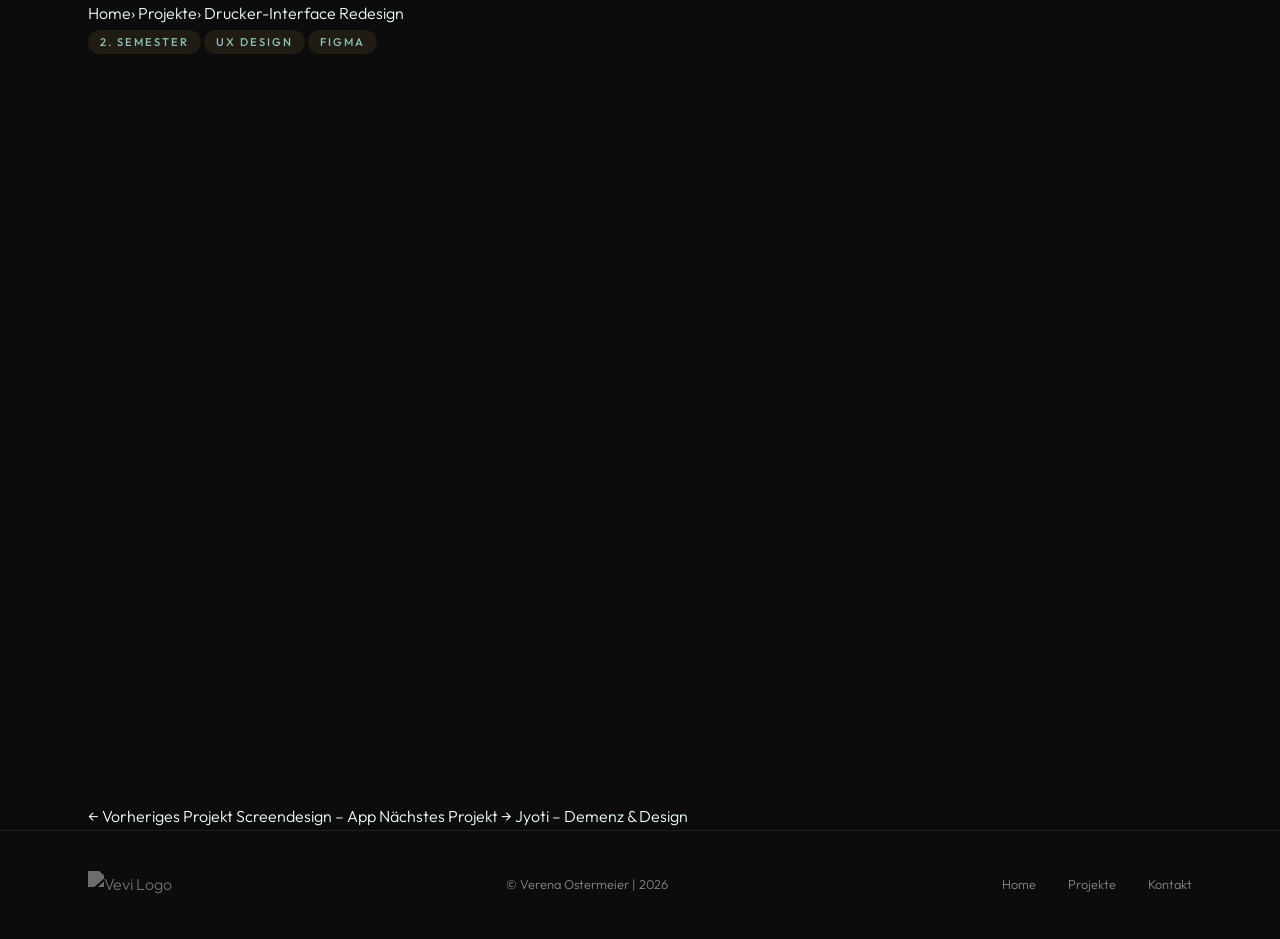
==== drucker.html @ 67f0a58a "test" ====
<!DOCTYPE html>
<html lang="de">
<head>
  <meta charset="UTF-8" /><meta name="viewport" content="width=device-width, initial-scale=1.0" />
  <title>Drucker-Interface Redesign – Portfolio Vevi</title>
  <link rel="preconnect" href="https://fonts.googleapis.com" />
  <link rel="preconnect" href="https://fonts.gstatic.com" crossorigin />
  <link href="https://fonts.googleapis.com/css2?family=Cormorant+Garamond:ital,wght@0,300;0,400;0,600;1,300;1,400&family=Outfit:wght@300;400;500;600&display=swap" rel="stylesheet" />
  <link rel="stylesheet" href="../style.css" />
  <link rel="stylesheet" href="project-page.css" />
</head>
<body>
  <div class="mobile-menu" id="mobileMenu">
    <button class="mobile-menu__close" id="mobileClose">✕</button>
    <nav class="mobile-menu__links">
      <a href="../index.html" class="mobile-link">Home</a>
      <a href="../index.html#gallery" class="mobile-link">Projekte</a>
      <a href="../index.html#contact" class="mobile-link">Kontakt</a>
    </nav>
  </div>

  <main>
    <div class="container">
      <nav class="breadcrumb" aria-label="Breadcrumb">
        <div class="breadcrumb__inner">
          <a href="../index.html">Home</a><span class="breadcrumb__sep">›</span>
          <a href="../index.html#gallery">Projekte</a><span class="breadcrumb__sep">›</span>
          <span>Drucker-Interface Redesign</span>
        </div>
      </nav>
    </div>

    <section class="proj-hero">
      <div class="container">
        <div class="proj-hero__tags">
          <span class="project__tag">2. Semester</span>
          <span class="project__tag">UX Design</span>
          <span class="project__tag">Figma</span>
        </div>
        <h1 class="proj-hero__title reveal-up">Screendesign –<br />Redesign Drucker-Interface</h1>
        <div class="proj-hero__meta reveal-up delay-1">
          <div class="proj-meta-item"><span class="proj-meta-label">Semester</span><span class="proj-meta-value">2. Semester</span></div>
          <div class="proj-meta-item"><span class="proj-meta-label">Tool</span><span class="proj-meta-value">Figma</span></div>
          <div class="proj-meta-item"><span class="proj-meta-label">Typ</span><span class="proj-meta-value">Einzelarbeit</span></div>
          <div class="proj-meta-item"><span class="proj-meta-label">Stil</span><span class="proj-meta-value">Glassmorphism</span></div>
        </div>
      </div>
    </section>

    <div class="proj-content">
      <div class="container">

        <div class="proj-section reveal-up">
          <div class="proj-two-col">
            <div>
              <div class="proj-section__label">Aufgabenstellung</div>
              <h2 class="proj-section__title">Das THI-Druckerinterface neu denken</h2>
              <p>In diesem Projekt ging es um das Redesign des THI-Drucker Interfaces. Hierfür habe ich im ersten Schritt den originalen Screen nachgebaut.</p>
              <p>Beim Moodboard achtete ich vor allem auf die Zielgruppe: Studenten, Dozenten und Angestellte der THI – also überwiegend junge Menschen.</p>
              <p>Dadurch kam ich schnell zum Ergebnis, dass das sogenannte <strong>„Glassmorphism"</strong>-UI perfekt zu dieser Zielgruppe passen würde.</p>
            </div>
            <div>
              <img src="https://framerusercontent.com/images/Vj8TJgHLZL3if17ZJDfd6o3kIw.png?scale-down-to=512" alt="Drucker Original Interface" class="proj-img proj-img--contain" />
              <p style="text-align:center;font-size:0.75rem;color:var(--muted);margin-top:0.5rem">Originales THI-Interface</p>
            </div>
          </div>
        </div>

        <div class="proj-section reveal-up">
          <div class="proj-section__label">Prozess</div>
          <h2 class="proj-section__title">Von Original zu Glassmorphism</h2>
          <p>Das Screendesign fertigte ich in Figma an. Um die Usability zu prüfen, baute ich auch hier einen Klick-Prototypen und führte im privaten Umfeld einige Usability-Tests durch.</p>
          <div class="proj-img-grid proj-img-grid--2" style="margin-top:1.5rem">
            <div>
              <img src="https://framerusercontent.com/images/Vj8TJgHLZL3if17ZJDfd6o3kIw.png?scale-down-to=512" alt="Drucker Original" class="proj-img proj-img--contain" />
              <p style="text-align:center;font-size:0.75rem;color:var(--muted);margin-top:0.5rem">Vorher – Original</p>
            </div>
            <div>
              <img src="https://framerusercontent.com/images/6BHQPKPx90wYy4CbJzFQZ2j0adc.png" alt="Drucker Redesign" class="proj-img proj-img--contain" />
              <p style="text-align:center;font-size:0.75rem;color:var(--muted);margin-top:0.5rem">Nachher – Glassmorphism Redesign</p>
            </div>
          </div>
        </div>

        <div class="proj-section reveal-up">
          <div class="proj-section__label">Ergebnis</div>
          <h2 class="proj-section__title">Glassmorphism im Detail</h2>
          <img src="https://framerusercontent.com/images/60RSMxda7Jhd3Cke8NvTFLPtJA.png" alt="Drucker Detail" class="proj-img" />
        </div>

      </div>
    </div>

    <div class="container">
      <nav class="proj-nav" aria-label="Projekt Navigation">
        <div class="proj-nav__inner">
          <a href="screendesign.html" class="proj-nav__link">
            <span class="proj-nav__label">← Vorheriges Projekt</span>
            <span class="proj-nav__title">Screendesign – App</span>
          </a>
          <a href="jyoti.html" class="proj-nav__link proj-nav__link--next">
            <span class="proj-nav__label">Nächstes Projekt →</span>
            <span class="proj-nav__title">Jyoti – Demenz & Design</span>
          </a>
        </div>
      </nav>
    </div>
  </main>

  <footer class="footer">
    <div class="container">
      <div class="footer__inner">
        <img src="https://framerusercontent.com/images/b9ZCE5JYeGoM2Pk2gWdWKbPfoY4.png" alt="Vevi Logo" class="footer__logo" />
        <p>© Verena Ostermeier | 2026</p>
        <nav class="footer__links">
          <a href="../index.html">Home</a>
          <a href="../index.html#gallery">Projekte</a>
          <a href="../index.html#contact">Kontakt</a>
        </nav>
      </div>
    </div>
  </footer>

  <div class="lightbox" id="lightbox" role="dialog" aria-modal="true">
    <button class="lightbox__close" id="lightboxClose">✕</button>
    <button class="lightbox__prev" id="lightboxPrev">‹</button>
    <button class="lightbox__next" id="lightboxNext">›</button>
    <div class="lightbox__content"><img src="" alt="" id="lightboxImg" /></div>
  </div>
  <script src="../script.js"></script>
</body>
</html>
---- style.css ----
/* =============================================
   PORTFOLIO VEVI — style.css
   Dark editorial aesthetic
   Fonts: Cormorant Garamond + Outfit
============================================= */

/* ---- RESET & BASE ---- */
*, *::before, *::after { box-sizing: border-box; margin: 0; padding: 0; }
html { scroll-behavior: smooth; font-size: 16px; }

:root {
  --bg:       #0c0c0c;
  --bg2:      #141414;
  --bg3:      #1e1e1e;
  --text:     #f0fdff;
  --muted:    #888880;
  --accent:   #8dc2bb;
  --accent2:  #b8fff6;
  --border:   rgba(255,255,255,0.08);
  --shadow:   0 8px 40px rgba(0,0,0,0.5);

  --ff-display: 'Cormorant Garamond', Georgia, serif;
  --ff-body:    'Outfit', system-ui, sans-serif;

  --radius: 8px;
  --radius-lg: 16px;
  --transition: 0.35s cubic-bezier(0.25, 0.46, 0.45, 0.94);
}

body {
  background: var(--bg);
  color: var(--text);
  font-family: var(--ff-body);
  font-weight: 300;
  line-height: 1.7;
  overflow-x: hidden;
}

img { display: block; max-width: 100%; height: auto; }
a { color: inherit; text-decoration: none; }
ul { list-style: none; }

/* ---- UTILITY ---- */
.container {
  max-width: 1200px;
  margin: 0 auto;
  padding: 0 clamp(1.25rem, 5vw, 3rem);
}

.section { padding: clamp(5rem, 10vw, 9rem) 0; }

.section-label {
  font-family: var(--ff-body);
  font-size: 0.75rem;
  font-weight: 500;
  letter-spacing: 0.2em;
  text-transform: uppercase;
  color: var(--accent);
  margin-bottom: 1.25rem;
}

.desktop-br { display: block; }
@media (max-width: 768px) { .desktop-br { display: none; } }

/* ---- SCROLL ANIMATIONS ---- */
.reveal-up {
  opacity: 0;
  transform: translateY(40px);
  transition: opacity 0.7s ease, transform 0.7s ease;
}
.reveal-right {
  opacity: 0;
  transform: translateX(40px);
  transition: opacity 0.7s ease, transform 0.7s ease;
}
.reveal-up.visible,
.reveal-right.visible {
  opacity: 1;
  transform: none;
}

.delay-1 { transition-delay: 0.1s; }
.delay-2 { transition-delay: 0.2s; }
.delay-3 { transition-delay: 0.3s; }
.delay-4 { transition-delay: 0.4s; }

/* ---- BUTTONS ---- */
.btn {
  display: inline-flex;
  align-items: center;
  gap: 0.5rem;
  padding: 0.75rem 1.75rem;
  border-radius: var(--radius);
  font-family: var(--ff-body);
  font-size: 0.875rem;
  font-weight: 500;
  letter-spacing: 0.04em;
  cursor: pointer;
  transition: all var(--transition);
  border: none;
  white-space: nowrap;
}
.btn--primary {
  background: var(--accent);
  color: #0c0c0c;
}
.btn--primary:hover {
  background: var(--accent2);
  transform: translateY(-2px);
  box-shadow: 0 6px 20px rgba(212,168,83,0.3);
}
.btn--ghost {
  background: transparent;
  color: var(--text);
  border: 1px solid var(--border);
}
.btn--ghost:hover {
  border-color: var(--accent);
  color: var(--accent);
  transform: translateY(-2px);
}

/* ====================================================
   NAV
==================================================== */
.nav {
  position: fixed;
  top: 0; left: 0; right: 0;
  z-index: 100;
  padding: 1.25rem 0;
  transition: background var(--transition), backdrop-filter var(--transition), box-shadow var(--transition);
}
.nav.scrolled {
  background: rgba(12,12,12,0.92);
  backdrop-filter: blur(12px);
  -webkit-backdrop-filter: blur(12px);
  box-shadow: 0 1px 0 var(--border);
}
.nav__inner {
  max-width: 1200px;
  margin: 0 auto;
  padding: 0 clamp(1.25rem, 5vw, 3rem);
  display: flex;
  align-items: center;
  justify-content: space-between;
  gap: 2rem;
}
.nav__logo img {
  height: 36px;
  width: auto;
  filter: brightness(0) invert(1);
}
.nav__logo:hover img { filter: brightness(0) saturate(100%) invert(72%) sepia(43%) saturate(500%) hue-rotate(10deg) brightness(90%); }

.nav__links {
  display: flex;
  gap: 2.5rem;
  align-items: center;
}
.nav__links a {
  font-size: 0.875rem;
  font-weight: 400;
  letter-spacing: 0.05em;
  color: var(--muted);
  transition: color var(--transition);
  position: relative;
}
.nav__links a::after {
  content: '';
  position: absolute;
  bottom: -3px; left: 0; right: 0;
  height: 1px;
  background: var(--accent);
  transform: scaleX(0);
  transform-origin: left;
  transition: transform var(--transition);
}
.nav__links a:hover,
.nav__links a.active { color: var(--text); }
.nav__links a:hover::after,
.nav__links a.active::after { transform: scaleX(1); }

.nav__burger {
  display: none;
  flex-direction: column;
  gap: 5px;
  background: none;
  border: none;
  cursor: pointer;
  padding: 4px;
}
.nav__burger span {
  display: block;
  width: 24px; height: 2px;
  background: var(--text);
  border-radius: 2px;
  transition: transform var(--transition), opacity var(--transition);
}

@media (max-width: 768px) {
  .nav__links { display: none; }
  .nav__burger { display: flex; }
}

/* Mobile Menu */
.mobile-menu {
  position: fixed;
  inset: 0;
  z-index: 200;
  background: var(--bg);
  display: flex;
  flex-direction: column;
  align-items: center;
  justify-content: center;
  opacity: 0;
  pointer-events: none;
  transition: opacity var(--transition);
}
.mobile-menu.open {
  opacity: 1;
  pointer-events: all;
}
.mobile-menu__close {
  position: absolute;
  top: 1.5rem; right: clamp(1.25rem, 5vw, 3rem);
  background: none;
  border: none;
  color: var(--text);
  font-size: 1.5rem;
  cursor: pointer;
}
.mobile-menu__links {
  display: flex;
  flex-direction: column;
  align-items: center;
  gap: 2.5rem;
}
.mobile-link {
  font-family: var(--ff-display);
  font-size: clamp(2rem, 8vw, 3.5rem);
  font-weight: 300;
  color: var(--muted);
  transition: color var(--transition);
  transform: translateY(20px);
  opacity: 0;
  transition: color 0.3s, transform 0.4s, opacity 0.4s;
}
.mobile-menu.open .mobile-link {
  opacity: 1;
  transform: none;
}
.mobile-menu.open .mobile-link:nth-child(1) { transition-delay: 0.05s; }
.mobile-menu.open .mobile-link:nth-child(2) { transition-delay: 0.1s; }
.mobile-menu.open .mobile-link:nth-child(3) { transition-delay: 0.15s; }
.mobile-menu.open .mobile-link:nth-child(4) { transition-delay: 0.2s; }
.mobile-link:hover { color: var(--text); }

/* ====================================================
   HERO
==================================================== */
.hero {
  position: relative;
  min-height: 100svh;
  display: flex;
  align-items: center;
  overflow: hidden;
}
.hero__bg {
  position: absolute;
  inset: 0;
}
.hero__portrait {
  width: 100%; height: 100%;
  object-fit: cover;
  object-position: center top;
  filter: grayscale(30%);
}
.hero__overlay {
  position: absolute;
  inset: 0;
  background: linear-gradient(
    135deg,
    rgba(12,12,12,0.92) 0%,
    rgba(12,12,12,0.75) 50%,
    rgba(12,12,12,0.3) 100%
  );
}
.hero__content {
  position: relative;
  z-index: 2;
  max-width: 1200px;
  margin: 0 auto;
  padding: 0 clamp(1.25rem, 5vw, 3rem);
  padding-top: 6rem;
}
.hero__greeting {
  font-size: clamp(1rem, 2.5vw, 1.25rem);
  font-weight: 400;
  letter-spacing: 0.15em;
  text-transform: uppercase;
  color: var(--accent);
  margin-bottom: 1rem;
}
.hero__title {
  font-family: var(--ff-display);
  font-size: clamp(3rem, 8vw, 7rem);
  font-weight: 300;
  line-height: 1.1;
  margin-bottom: 1.5rem;
  letter-spacing: -0.02em;
}
.hero__title em {
  font-style: italic;
  color: var(--accent);
}
.hero__title .accent { color: var(--text); }
.hero__sub {
  font-size: clamp(0.95rem, 2vw, 1.1rem);
  color: var(--muted);
  max-width: 520px;
  margin-bottom: 2.5rem;
  line-height: 1.8;
}
.hero__cta { display: flex; gap: 1rem; flex-wrap: wrap; }

/* Scroll hint */
.hero__scroll-hint {
  position: absolute;
  bottom: 2.5rem;
  left: 50%;
  transform: translateX(-50%);
  display: flex;
  flex-direction: column;
  align-items: center;
  gap: 0.75rem;
  z-index: 2;
}
.hero__scroll-hint span {
  font-size: 0.65rem;
  letter-spacing: 0.2em;
  text-transform: uppercase;
  color: var(--muted);
  writing-mode: vertical-rl;
}
.scroll-line {
  width: 1px; height: 48px;
  background: linear-gradient(to bottom, var(--muted), transparent);
  animation: scrollPulse 2s ease-in-out infinite;
}
@keyframes scrollPulse {
  0%, 100% { opacity: 0.3; transform: scaleY(1); }
  50% { opacity: 1; transform: scaleY(1.3); transform-origin: top; }
}

/* ====================================================
   ABOUT
==================================================== */
.about { background: var(--bg2); }
.about__grid {
  display: grid;
  grid-template-columns: 1fr 400px;
  gap: 5rem;
  align-items: start;
}
@media (max-width: 1024px) {
  .about__grid {
    grid-template-columns: 1fr;
    gap: 3rem;
  }
}
.about__headline {
  font-family: var(--ff-display);
  font-size: clamp(1.4rem, 3vw, 2rem);
  font-weight: 400;
  line-height: 1.4;
  margin-bottom: 2rem;
  letter-spacing: -0.01em;
}
.about__body p {
  color: var(--muted);
  margin-bottom: 1.25rem;
  font-size: 0.95rem;
}
.about__cv {
  display: flex;
  gap: 1rem;
  flex-wrap: wrap;
  margin: 2rem 0;
}
.about__note {
  font-size: 0.875rem;
  color: var(--muted);
  font-style: italic;
  padding-left: 1.25rem;
  border-left: 2px solid var(--accent);
}
.about__img-wrap {
  position: relative;
}
.about__img-wrap img {
  width: 100%;
  border-radius: var(--radius-lg);
  filter: grayscale(20%);
  transition: filter var(--transition);
}
.about__img-wrap:hover img { filter: grayscale(0%); }
.about__img-deco {
  position: absolute;
  inset: -12px;
  border: 1px solid var(--accent);
  border-radius: var(--radius-lg);
  z-index: -1;
  opacity: 0.3;
}

/* ====================================================
   PROJECTS
==================================================== */
.projects { background: var(--bg); }
.projects__title {
  font-family: var(--ff-display);
  font-size: clamp(2.5rem, 6vw, 4.5rem);
  font-weight: 300;
  letter-spacing: -0.02em;
  margin-bottom: clamp(3rem, 7vw, 6rem);
  line-height: 1.1;
}

.project { margin-bottom: 1rem; }
.project__header {
  display: flex;
  align-items: baseline;
  gap: 1.25rem;
  margin-bottom: 2.5rem;
}
.project__tag {
  font-size: 0.7rem;
  font-weight: 500;
  letter-spacing: 0.18em;
  text-transform: uppercase;
  color: var(--accent);
  background: rgba(212,168,83,0.1);
  padding: 0.3rem 0.75rem;
  border-radius: 100px;
  white-space: nowrap;
}
.project__name {
  font-family: var(--ff-display);
  font-size: clamp(1.6rem, 4vw, 2.8rem);
  font-weight: 400;
  letter-spacing: -0.01em;
  line-height: 1.2;
}

/* Project layouts */
.project__layout {
  display: grid;
  gap: 3rem;
  align-items: start;
}
.project__layout--left { grid-template-columns: 1fr 1fr; }
.project__layout--right { grid-template-columns: 1fr 1fr; }
@media (max-width: 900px) {
  .project__layout--left,
  .project__layout--right { grid-template-columns: 1fr; }
  .project__layout--right .project__images { order: -1; }
}

.project__text p {
  color: var(--muted);
  margin-bottom: 1.1rem;
  font-size: 0.95rem;
  line-height: 1.8;
}
.project__text ul {
  margin: 1rem 0 1.25rem 1.25rem;
  list-style: disc;
}
.project__text li {
  color: var(--muted);
  font-size: 0.95rem;
  margin-bottom: 0.4rem;
}
.project__text strong { color: var(--text); font-weight: 500; }

.project__images { display: flex; flex-direction: column; gap: 1rem; }
.project__img {
  width: 100%;
  border-radius: var(--radius);
  object-fit: cover;
  transition: transform var(--transition), box-shadow var(--transition);
  cursor: zoom-in;
}
.project__img:hover {
  transform: scale(1.02);
  box-shadow: var(--shadow);
}
.project__img--main { max-height: 360px; object-fit: contain; background: var(--bg3); }
.project__img-row { display: grid; grid-template-columns: 1fr 1fr; gap: 1rem; }

/* Style grid */
.project__style-grid {
  display: grid;
  grid-template-columns: 1fr 1fr;
  gap: 1rem;
}
.style-card {
  position: relative;
  border-radius: var(--radius);
  overflow: hidden;
  background: var(--bg3);
  cursor: zoom-in;
}
.style-card img {
  width: 100%; height: 180px;
  object-fit: cover;
  transition: transform var(--transition);
}
.style-card:hover img { transform: scale(1.05); }
.style-card span {
  position: absolute;
  bottom: 0; left: 0; right: 0;
  padding: 0.5rem 0.75rem;
  background: linear-gradient(to top, rgba(0,0,0,0.8), transparent);
  font-size: 0.75rem;
  letter-spacing: 0.06em;
  text-transform: uppercase;
  color: var(--text);
  font-weight: 500;
}

/* Project divider */
.project-divider {
  width: 100%;
  height: 1px;
  background: var(--border);
  margin: 5rem 0;
}

/* Logo images */
.logo-img { background: #fff; border-radius: var(--radius); padding: 1rem; }
.print-img { max-height: 420px; object-fit: contain; background: var(--bg3); }

/* ====================================================
   DEMENZ PROJECT
==================================================== */
.project__demenz-intro { margin-bottom: 3rem; }
.project__demenz-question {
  font-family: var(--ff-display);
  font-size: clamp(1.1rem, 2.5vw, 1.5rem);
  font-style: italic;
  font-weight: 400;
  color: var(--accent);
  margin-bottom: 1.5rem;
  line-height: 1.5;
}
.project__demenz-phases {
  display: grid;
  grid-template-columns: repeat(2, 1fr);
  gap: 1.5rem;
  margin-bottom: 3rem;
}
@media (max-width: 768px) {
  .project__demenz-phases { grid-template-columns: 1fr; }
}

.phase-card {
  background: var(--bg3);
  border: 1px solid var(--border);
  border-radius: var(--radius-lg);
  padding: 1.75rem;
}
.phase-num {
  display: block;
  font-family: var(--ff-display);
  font-size: 3rem;
  font-weight: 300;
  color: var(--accent);
  opacity: 0.4;
  line-height: 1;
  margin-bottom: 0.5rem;
}
.phase-card h4 {
  font-family: var(--ff-display);
  font-size: 1.2rem;
  font-weight: 400;
  margin-bottom: 1rem;
}
.phase-imgs { display: grid; grid-template-columns: 1fr 1fr; gap: 0.5rem; margin-bottom: 0.75rem; }
.phase-card img {
  width: 100%; border-radius: 6px;
  object-fit: cover;
  max-height: 130px;
  cursor: zoom-in;
  transition: transform var(--transition);
}
.phase-card img:hover { transform: scale(1.03); }
.phase-card p { color: var(--muted); font-size: 0.88rem; line-height: 1.6; margin-top: 0.75rem; }

.project__demenz-video h4 {
  font-family: var(--ff-display);
  font-size: 1.5rem;
  font-weight: 400;
  margin-bottom: 1.5rem;
}
.storyboard-img { border-radius: var(--radius); margin-bottom: 1.5rem; max-height: 300px; object-fit: cover; width: 100%; }
.video-wrap {
  position: relative;
  padding-bottom: 56.25%;
  border-radius: var(--radius-lg);
  overflow: hidden;
  background: var(--bg3);
}
.video-wrap iframe {
  position: absolute;
  inset: 0;
  width: 100%; height: 100%;
  border: none;
}

/* ====================================================
   SOCIAL MEDIA
==================================================== */
.social-media { background: var(--bg2); }
.social-grid {
  display: grid;
  grid-template-columns: 1fr 1fr;
  gap: 2rem;
  margin-top: 1rem;
}
@media (max-width: 900px) { .social-grid { grid-template-columns: 1fr; } }

.social-card {
  background: var(--bg3);
  border: 1px solid var(--border);
  border-radius: var(--radius-lg);
  overflow: hidden;
  transition: border-color var(--transition), transform var(--transition);
}
.social-card:hover {
  border-color: rgba(212,168,83,0.3);
  transform: translateY(-4px);
}
.social-card__text {
  padding: 2rem;
}
.social-card__text h3 {
  font-family: var(--ff-display);
  font-size: 1.5rem;
  font-weight: 400;
  margin-bottom: 0.75rem;
}
.social-card__text p { color: var(--muted); font-size: 0.9rem; line-height: 1.7; }
.social-card__text a {
  color: var(--accent);
  border-bottom: 1px solid transparent;
  transition: border-color var(--transition);
}
.social-card__text a:hover { border-color: var(--accent); }
.social-card__embed {
  position: relative;
  width: 100%;
  padding-bottom: 120%;
  background: var(--bg);
}
.social-card__embed iframe {
  position: absolute;
  inset: 0;
  width: 100%; height: 100%;
  border: none;
}

/* ====================================================
   FOTOGRAFIE
==================================================== */
.foto { background: var(--bg); }
.foto__intro {
  max-width: 680px;
  margin-bottom: 3rem;
}
.foto__intro p { color: var(--muted); margin-bottom: 0.75rem; font-size: 0.95rem; }
.foto__intro strong { color: var(--text); font-weight: 500; }
.foto__note { font-style: italic; color: var(--accent) !important; }

.foto__tabs {
  display: flex;
  gap: 0.5rem;
  margin-bottom: 2rem;
  flex-wrap: wrap;
}
.tab-btn {
  background: var(--bg3);
  border: 1px solid var(--border);
  color: var(--muted);
  padding: 0.5rem 1.25rem;
  border-radius: 100px;
  font-family: var(--ff-body);
  font-size: 0.875rem;
  font-weight: 400;
  cursor: pointer;
  transition: all var(--transition);
}
.tab-btn:hover { color: var(--text); border-color: rgba(255,255,255,0.2); }
.tab-btn--active {
  background: var(--accent);
  color: #0c0c0c;
  border-color: var(--accent);
  font-weight: 500;
}

.foto__gallery {
  display: grid;
  grid-template-columns: repeat(auto-fill, minmax(340px, 1fr));
  gap: 1.25rem;
}
@media (max-width: 600px) { .foto__gallery { grid-template-columns: 1fr; } }

.foto__item {
  position: relative;
  border-radius: var(--radius-lg);
  overflow: hidden;
  cursor: zoom-in;
  background: var(--bg3);
  aspect-ratio: 4/3;
}
.foto__item img {
  width: 100%; height: 100%;
  object-fit: cover;
  transition: transform 0.5s ease;
}
.foto__item:hover img { transform: scale(1.05); }
.foto__item figcaption {
  position: absolute;
  bottom: 0; left: 0; right: 0;
  padding: 1.5rem 1rem 1rem;
  background: linear-gradient(to top, rgba(0,0,0,0.7), transparent);
  font-size: 0.8rem;
  font-weight: 500;
  letter-spacing: 0.12em;
  text-transform: uppercase;
  color: var(--text);
  opacity: 0;
  transition: opacity var(--transition);
}
.foto__item:hover figcaption { opacity: 1; }
.foto__item.hidden { display: none; }

/* ====================================================
   CONTACT
==================================================== */
.contact { background: var(--bg2); }
.contact__title {
  font-family: var(--ff-display);
  font-size: clamp(3rem, 8vw, 7rem);
  font-weight: 300;
  letter-spacing: -0.03em;
  line-height: 1;
  margin-bottom: 3rem;
  font-style: italic;
  color: var(--text);
}
.contact__grid {
  display: grid;
  grid-template-columns: repeat(2, 1fr);
  gap: 1rem;
}
@media (max-width: 640px) { .contact__grid { grid-template-columns: 1fr; } }

.contact__card {
  display: flex;
  align-items: center;
  gap: 1.25rem;
  padding: 1.75rem;
  background: var(--bg3);
  border: 1px solid var(--border);
  border-radius: var(--radius-lg);
  transition: border-color var(--transition), transform var(--transition), box-shadow var(--transition);
  cursor: pointer;
}
a.contact__card:hover {
  border-color: rgba(212,168,83,0.4);
  transform: translateY(-3px);
  box-shadow: 0 8px 30px rgba(212,168,83,0.08);
}
.contact__card--no-link { cursor: default; }
.contact__icon {
  flex-shrink: 0;
  width: 48px; height: 48px;
  display: flex; align-items: center; justify-content: center;
  background: rgba(212,168,83,0.1);
  border-radius: var(--radius);
  color: var(--accent);
}
.contact__info { display: flex; flex-direction: column; gap: 0.2rem; }
.contact__label {
  font-size: 0.7rem;
  font-weight: 500;
  letter-spacing: 0.18em;
  text-transform: uppercase;
  color: var(--muted);
}
.contact__value { font-size: 0.95rem; color: var(--text); }

/* ====================================================
   FOOTER
==================================================== */
.footer {
  padding: 2.5rem 0;
  border-top: 1px solid var(--border);
  background: var(--bg);
}
.footer__inner {
  display: flex;
  align-items: center;
  justify-content: space-between;
  flex-wrap: wrap;
  gap: 1.5rem;
}
.footer__logo {
  height: 28px;
  filter: brightness(0) invert(1) opacity(0.4);
}
.footer p {
  font-size: 0.8rem;
  color: var(--muted);
}
.footer__links {
  display: flex;
  gap: 2rem;
}
.footer__links a {
  font-size: 0.8rem;
  color: var(--muted);
  transition: color var(--transition);
}
.footer__links a:hover { color: var(--text); }

/* ====================================================
   LIGHTBOX
==================================================== */
.lightbox {
  position: fixed;
  inset: 0;
  z-index: 1000;
  background: rgba(0,0,0,0.95);
  display: flex;
  align-items: center;
  justify-content: center;
  opacity: 0;
  pointer-events: none;
  transition: opacity 0.3s ease;
}
.lightbox.open {
  opacity: 1;
  pointer-events: all;
}
.lightbox__content {
  max-width: 90vw;
  max-height: 90vh;
  display: flex;
  align-items: center;
  justify-content: center;
}
.lightbox__content img {
  max-width: 90vw;
  max-height: 90vh;
  object-fit: contain;
  border-radius: var(--radius);
  transform: scale(0.9);
  transition: transform 0.3s ease;
}
.lightbox.open .lightbox__content img { transform: scale(1); }
.lightbox__close,
.lightbox__prev,
.lightbox__next {
  position: absolute;
  background: rgba(255,255,255,0.1);
  border: none;
  color: white;
  cursor: pointer;
  font-size: 1.25rem;
  display: flex; align-items: center; justify-content: center;
  transition: background var(--transition);
  border-radius: 50%;
}
.lightbox__close:hover,
.lightbox__prev:hover,
.lightbox__next:hover { background: rgba(255,255,255,0.2); }
.lightbox__close { top: 1.5rem; right: 1.5rem; width: 44px; height: 44px; }
.lightbox__prev { left: 1.5rem; top: 50%; transform: translateY(-50%); width: 52px; height: 52px; font-size: 1.75rem; }
.lightbox__next { right: 1.5rem; top: 50%; transform: translateY(-50%); width: 52px; height: 52px; font-size: 1.75rem; }

/* ====================================================
   RESPONSIVE EXTRAS
==================================================== */
@media (max-width: 768px) {
  .hero__scroll-hint { display: none; }
  .about__cv { flex-direction: column; }
  .footer__inner { flex-direction: column; text-align: center; }
  .footer__links { justify-content: center; }
}
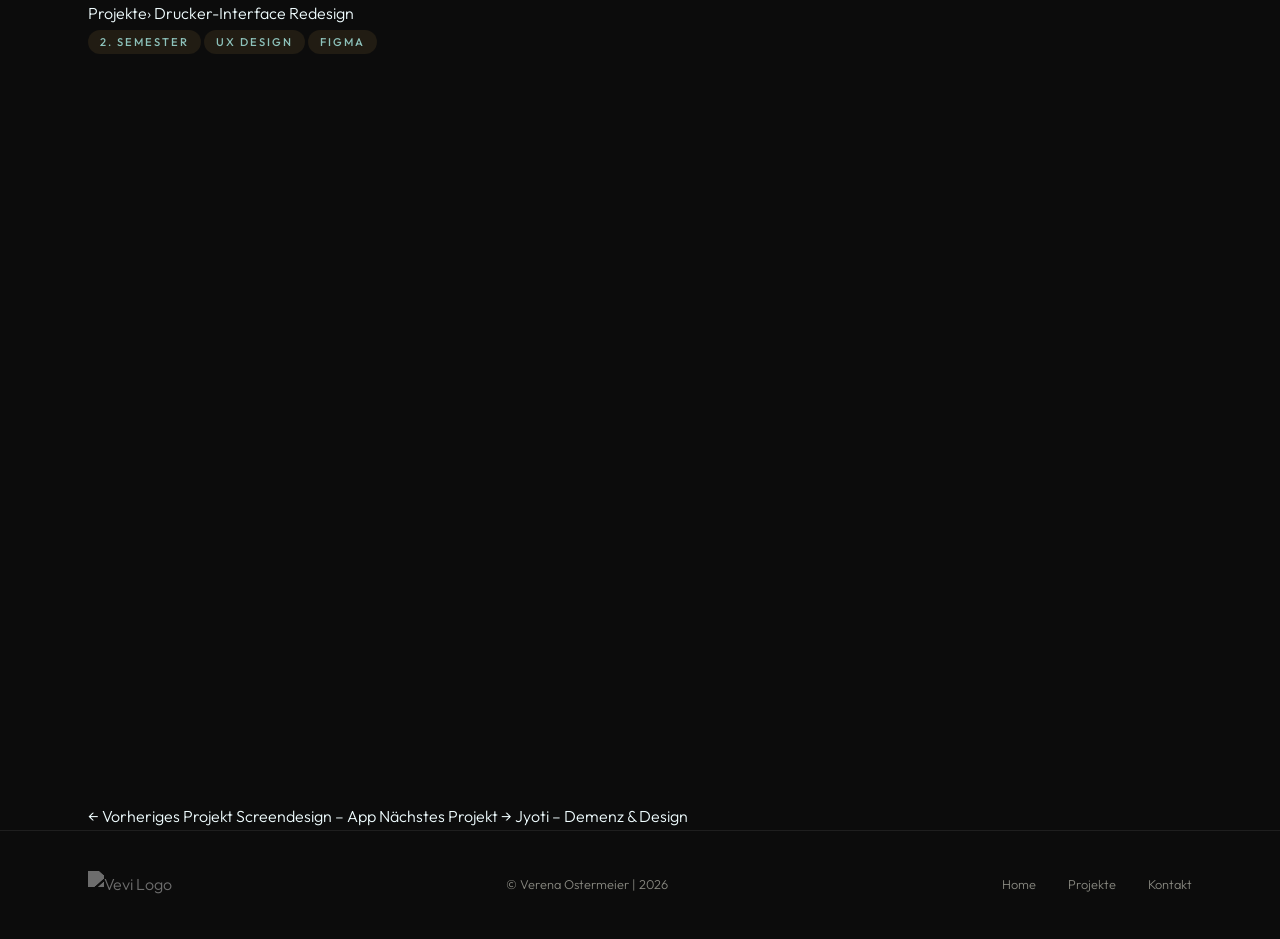
==== commit 767e7de6: "test" ====
--- a/drucker.html
+++ b/drucker.html
@@ -23,8 +23,8 @@
     <div class="container">
       <nav class="breadcrumb" aria-label="Breadcrumb">
         <div class="breadcrumb__inner">
-          <a href="../index.html">Home</a><span class="breadcrumb__sep">›</span>
-          <a href="../index.html#gallery">Projekte</a><span class="breadcrumb__sep">›</span>
+          <!--<a href="../index.html">Home</a><span class="breadcrumb__sep">›</span> -->
+          <a href="../index.html#drucker">Projekte</a><span class="breadcrumb__sep">›</span>
           <span>Drucker-Interface Redesign</span>
         </div>
       </nav>
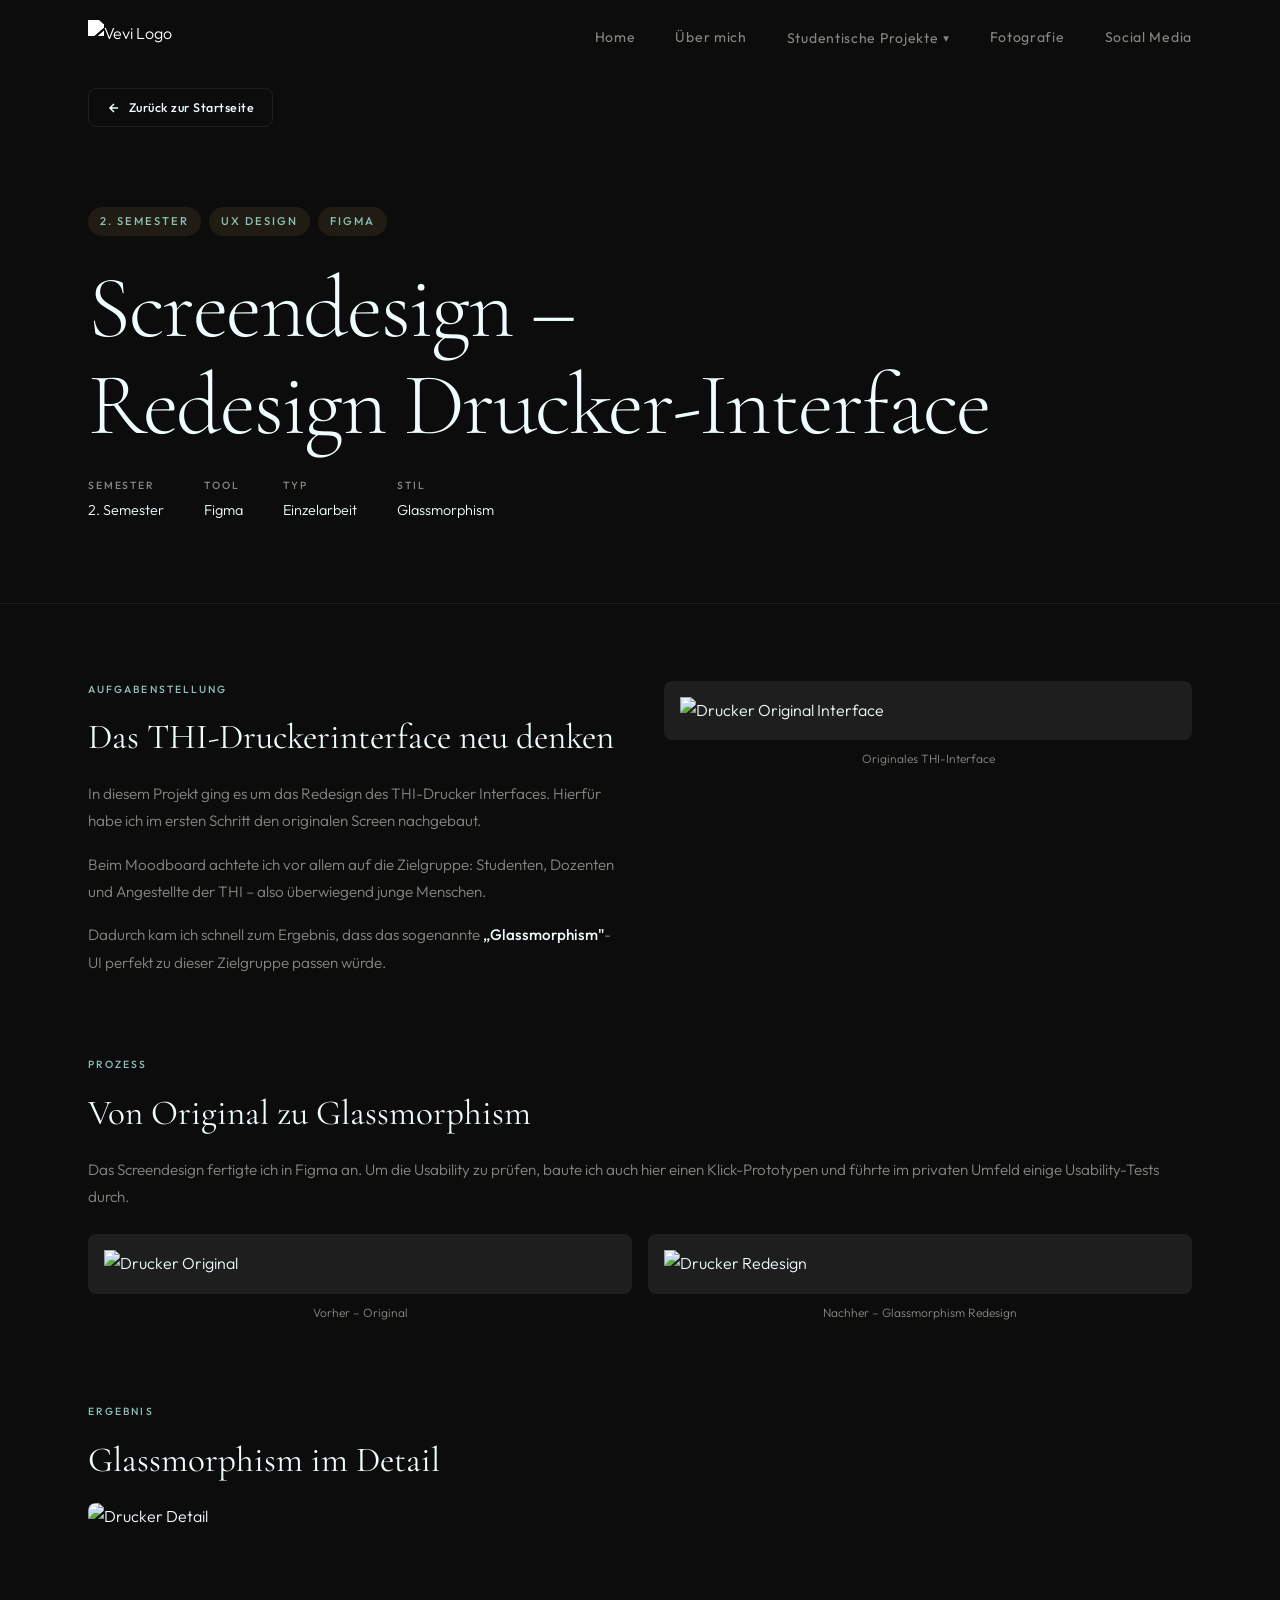
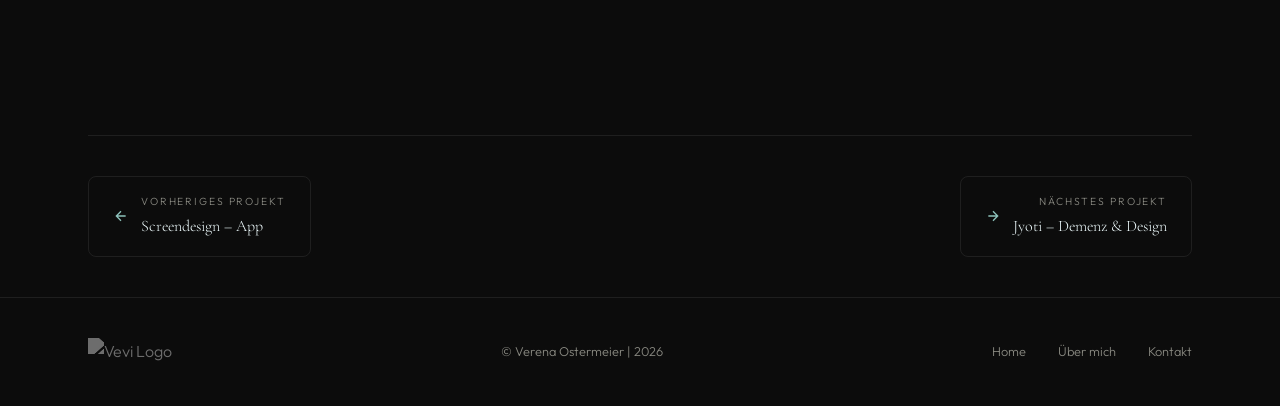
==== commit 75b63eaa: "Update Projektseiten + Navbar" ====
--- a/drucker.html
+++ b/drucker.html
@@ -6,28 +6,64 @@
   <link rel="preconnect" href="https://fonts.googleapis.com" />
   <link rel="preconnect" href="https://fonts.gstatic.com" crossorigin />
   <link href="https://fonts.googleapis.com/css2?family=Cormorant+Garamond:ital,wght@0,300;0,400;0,600;1,300;1,400&family=Outfit:wght@300;400;500;600&display=swap" rel="stylesheet" />
-  <link rel="stylesheet" href="../style.css" />
-  <link rel="stylesheet" href="project-page.css" />
+  <link rel="stylesheet" href="style.css" />
+  <link rel="stylesheet" href="project-pages.css" />
 </head>
 <body>
+
+  <header class="nav scrolled" id="nav">
+    <div class="nav__inner">
+      <a href="index.html" class="nav__logo">
+        <img src="https://framerusercontent.com/images/b9ZCE5JYeGoM2Pk2gWdWKbPfoY4.png" alt="Vevi Logo" />
+      </a>
+      <nav class="nav__links" id="navLinks">
+        <a href="index.html">Home</a>
+        <a href="index.html#about-me">Über mich</a>
+        <div class="nav__dropdown">
+          <button class="nav__dropdown-toggle">Studentische Projekte <span class="nav__dropdown-arrow">▾</span></button>
+          <ul class="nav__dropdown-menu">
+            <li><a href="drucker.html" class="active">Drucker</a></li>
+            <li><a href="icondesign.html">Icondesign</a></li>
+            <li><a href="jyoti.html">Jyoti</a></li>
+            <li><a href="screendesign.html">Screendesign</a></li>
+          </ul>
+        </div>
+        <a href="index.html#foto">Fotografie</a>
+        <a href="index.html#social-media">Social Media</a>
+      </nav>
+      <button class="nav__burger" id="burgerBtn" aria-label="Menü öffnen">
+        <span></span><span></span><span></span>
+      </button>
+    </div>
+  </header>
+
   <div class="mobile-menu" id="mobileMenu">
-    <button class="mobile-menu__close" id="mobileClose">✕</button>
+    <button class="mobile-menu__close" id="mobileClose" aria-label="Menü schließen">✕</button>
     <nav class="mobile-menu__links">
-      <a href="../index.html" class="mobile-link">Home</a>
-      <a href="../index.html#gallery" class="mobile-link">Projekte</a>
-      <a href="../index.html#contact" class="mobile-link">Kontakt</a>
+      <a href="index.html" class="mobile-link">Home</a>
+      <a href="index.html#about-me" class="mobile-link">Über mich</a>
+      <div class="mobile-dropdown">
+        <button class="mobile-link mobile-dropdown__toggle">Studentische Projekte <span class="mobile-dropdown__arrow">▾</span></button>
+        <div class="mobile-dropdown__items" id="mobileSubLinks">
+          <a href="drucker.html" class="mobile-sublink">Drucker</a>
+          <a href="icondesign.html" class="mobile-sublink">Icondesign</a>
+          <a href="jyoti.html" class="mobile-sublink">Jyoti</a>
+          <a href="screendesign.html" class="mobile-sublink">Screendesign</a>
+        </div>
+      </div>
+      <a href="index.html#foto" class="mobile-link">Fotografie</a>
+      <a href="index.html#social-media" class="mobile-link">Social Media</a>
     </nav>
   </div>
 
   <main>
     <div class="container">
-      <nav class="breadcrumb" aria-label="Breadcrumb">
-        <div class="breadcrumb__inner">
-          <!--<a href="../index.html">Home</a><span class="breadcrumb__sep">›</span> -->
-          <a href="../index.html#drucker">Projekte</a><span class="breadcrumb__sep">›</span>
-          <span>Drucker-Interface Redesign</span>
-        </div>
-      </nav>
+      <div class="proj-topbar">
+        <a href="index.html" class="btn btn--ghost btn--sm">
+          <svg width="14" height="14" viewBox="0 0 24 24" fill="none" stroke="currentColor" stroke-width="2.5"><path d="M19 12H5M12 5l-7 7 7 7"/></svg>
+          Zurück zur Startseite
+        </a>
+      </div>
     </div>
 
     <section class="proj-hero">
@@ -94,13 +130,19 @@
     <div class="container">
       <nav class="proj-nav" aria-label="Projekt Navigation">
         <div class="proj-nav__inner">
-          <a href="screendesign.html" class="proj-nav__link">
-            <span class="proj-nav__label">← Vorheriges Projekt</span>
-            <span class="proj-nav__title">Screendesign – App</span>
+          <a href="screendesign.html" class="proj-nav__btn proj-nav__btn--prev">
+            <svg width="16" height="16" viewBox="0 0 24 24" fill="none" stroke="currentColor" stroke-width="2"><path d="M19 12H5M12 5l-7 7 7 7"/></svg>
+            <span class="proj-nav__btn-text">
+              <span class="proj-nav__label">Vorheriges Projekt</span>
+              <span class="proj-nav__title">Screendesign – App</span>
+            </span>
           </a>
-          <a href="jyoti.html" class="proj-nav__link proj-nav__link--next">
-            <span class="proj-nav__label">Nächstes Projekt →</span>
-            <span class="proj-nav__title">Jyoti – Demenz & Design</span>
+          <a href="jyoti.html" class="proj-nav__btn proj-nav__btn--next">
+            <span class="proj-nav__btn-text">
+              <span class="proj-nav__label">Nächstes Projekt</span>
+              <span class="proj-nav__title">Jyoti – Demenz & Design</span>
+            </span>
+            <svg width="16" height="16" viewBox="0 0 24 24" fill="none" stroke="currentColor" stroke-width="2"><path d="M5 12h14M12 5l7 7-7 7"/></svg>
           </a>
         </div>
       </nav>
@@ -113,9 +155,9 @@
         <img src="https://framerusercontent.com/images/b9ZCE5JYeGoM2Pk2gWdWKbPfoY4.png" alt="Vevi Logo" class="footer__logo" />
         <p>© Verena Ostermeier | 2026</p>
         <nav class="footer__links">
-          <a href="../index.html">Home</a>
-          <a href="../index.html#gallery">Projekte</a>
-          <a href="../index.html#contact">Kontakt</a>
+          <a href="index.html">Home</a>
+          <a href="index.html#about-me">Über mich</a>
+          <a href="index.html#contact">Kontakt</a>
         </nav>
       </div>
     </div>
@@ -127,6 +169,7 @@
     <button class="lightbox__next" id="lightboxNext">›</button>
     <div class="lightbox__content"><img src="" alt="" id="lightboxImg" /></div>
   </div>
-  <script src="../script.js"></script>
+
+  <script src="script.js"></script>
 </body>
-</html>+</html>
--- a/style.css
+++ b/style.css
@@ -6,7 +6,7 @@
 
 /* ---- RESET & BASE ---- */
 *, *::before, *::after { box-sizing: border-box; margin: 0; padding: 0; }
-html { scroll-behavior: smooth; font-size: 16px; }
+html { scroll-behavior: smooth; font-size: 16px; overflow-x: hidden; max-width: 100%; }
 
 :root {
   --bg:       #0c0c0c;
@@ -180,6 +180,69 @@
 .nav__links a:hover::after,
 .nav__links a.active::after { transform: scaleX(1); }
 
+/* Dropdown */
+.nav__dropdown {
+  position: relative;
+}
+.nav__dropdown-toggle {
+  background: none;
+  border: none;
+  cursor: pointer;
+  font-size: 0.875rem;
+  font-weight: 400;
+  letter-spacing: 0.05em;
+  color: var(--muted);
+  transition: color var(--transition);
+  display: flex;
+  align-items: center;
+  gap: 0.3rem;
+  padding: 0;
+  font-family: inherit;
+}
+.nav__dropdown-toggle:hover { color: var(--text); }
+.nav__dropdown-arrow {
+  font-size: 0.7rem;
+  display: inline-block;
+  transition: transform var(--transition);
+}
+.nav__dropdown:hover .nav__dropdown-arrow,
+.nav__dropdown.open .nav__dropdown-arrow { transform: rotate(180deg); }
+
+.nav__dropdown-menu {
+  position: absolute;
+  top: 100%;
+  left: 50%;
+  transform: translateX(-50%) translateY(-6px);
+  background: rgba(12,12,12,0.97);
+  backdrop-filter: blur(12px);
+  -webkit-backdrop-filter: blur(12px);
+  border: 1px solid var(--border);
+  border-radius: 8px;
+  padding: 0.75rem 0 0.4rem;
+  list-style: none;
+  min-width: 180px;
+  opacity: 0;
+  pointer-events: none;
+  transition: opacity var(--transition), transform var(--transition);
+}
+.nav__dropdown:hover .nav__dropdown-menu,
+.nav__dropdown.open .nav__dropdown-menu {
+  opacity: 1;
+  pointer-events: all;
+  transform: translateX(-50%) translateY(0);
+}
+.nav__dropdown-menu li a {
+  display: block;
+  padding: 0.55rem 1.25rem;
+  font-size: 0.85rem;
+  color: var(--muted);
+  letter-spacing: 0.03em;
+  transition: color var(--transition), background var(--transition);
+  white-space: nowrap;
+}
+.nav__dropdown-menu li a:hover { color: var(--text); background: rgba(255,255,255,0.05); }
+.nav__dropdown-menu li a::after { display: none; }
+
 .nav__burger {
   display: none;
   flex-direction: column;
@@ -249,11 +312,62 @@
   opacity: 1;
   transform: none;
 }
-.mobile-menu.open .mobile-link:nth-child(1) { transition-delay: 0.05s; }
-.mobile-menu.open .mobile-link:nth-child(2) { transition-delay: 0.1s; }
-.mobile-menu.open .mobile-link:nth-child(3) { transition-delay: 0.15s; }
-.mobile-menu.open .mobile-link:nth-child(4) { transition-delay: 0.2s; }
+.mobile-menu__links > *:nth-child(1) .mobile-link,
+.mobile-menu__links > a:nth-child(1) { transition-delay: 0.05s; }
+.mobile-menu__links > *:nth-child(2) .mobile-link,
+.mobile-menu__links > a:nth-child(2) { transition-delay: 0.1s; }
+.mobile-menu__links > *:nth-child(3) .mobile-link,
+.mobile-menu__links > a:nth-child(3) { transition-delay: 0.15s; }
+.mobile-menu__links > *:nth-child(4) .mobile-link,
+.mobile-menu__links > a:nth-child(4) { transition-delay: 0.2s; }
+.mobile-menu__links > *:nth-child(5) .mobile-link,
+.mobile-menu__links > a:nth-child(5) { transition-delay: 0.25s; }
 .mobile-link:hover { color: var(--text); }
+
+/* Mobile dropdown */
+.mobile-dropdown {
+  display: flex;
+  flex-direction: column;
+  align-items: center;
+}
+.mobile-dropdown__toggle {
+  background: none;
+  border: none;
+  cursor: pointer;
+  font-family: var(--ff-display);
+  display: flex;
+  align-items: center;
+  gap: 0.5rem;
+}
+.mobile-dropdown__arrow {
+  font-size: 0.6em;
+  display: inline-block;
+  transition: transform 0.3s;
+}
+.mobile-dropdown__toggle.active .mobile-dropdown__arrow { transform: rotate(180deg); }
+
+.mobile-dropdown__items {
+  display: flex;
+  flex-direction: column;
+  align-items: center;
+  gap: 0.75rem;
+  max-height: 0;
+  overflow: hidden;
+  transition: max-height 0.4s ease, margin 0.3s;
+}
+.mobile-dropdown__items.open {
+  max-height: 300px;
+  margin-top: 0.75rem;
+}
+.mobile-sublink {
+  font-family: var(--ff-display);
+  font-size: clamp(1.25rem, 5vw, 2rem);
+  font-weight: 300;
+  color: var(--muted);
+  transition: color 0.3s;
+  opacity: 0.7;
+}
+.mobile-sublink:hover { color: var(--text); opacity: 1; }
 
 /* ====================================================
    HERO
--- a/project-pages.css
+++ b/project-pages.css
@@ -0,0 +1,215 @@
+/* =============================================
+   PROJECT PAGE — project-page.css
+   Ergänzt ../style.css für Unterseiten
+============================================= */
+
+/* Breadcrumb */
+.breadcrumb {
+  padding-top: 6rem;
+  padding-bottom: 2rem;
+}
+.breadcrumb__inner {
+  display: flex;
+  align-items: center;
+  gap: 0.5rem;
+  font-size: 0.8rem;
+  color: var(--muted);
+}
+.breadcrumb__inner a { color: var(--muted); transition: color var(--transition); }
+.breadcrumb__inner a:hover { color: var(--accent); }
+.breadcrumb__inner span { color: var(--accent); }
+.breadcrumb__sep { opacity: 0.4; }
+
+/* Project Hero */
+.proj-hero {
+  padding: 3rem 0 5rem;
+  border-bottom: 1px solid var(--border);
+}
+.proj-hero__tags {
+  display: flex;
+  gap: 0.5rem;
+  flex-wrap: wrap;
+  margin-bottom: 1.5rem;
+}
+.proj-hero__title {
+  font-family: var(--ff-display);
+  font-size: clamp(2.5rem, 7vw, 5.5rem);
+  font-weight: 300;
+  letter-spacing: -0.02em;
+  line-height: 1.1;
+  margin-bottom: 1.5rem;
+}
+.proj-hero__meta {
+  display: flex;
+  gap: 2.5rem;
+  flex-wrap: wrap;
+}
+.proj-meta-item { display: flex; flex-direction: column; gap: 0.2rem; }
+.proj-meta-label { font-size: 0.65rem; font-weight: 500; letter-spacing: 0.18em; text-transform: uppercase; color: var(--muted); }
+.proj-meta-value { font-size: 0.9rem; color: var(--text); }
+
+/* Content sections */
+.proj-content { padding: clamp(3rem, 6vw, 6rem) 0; }
+.proj-section { margin-bottom: 4rem; }
+.proj-section__label {
+  font-size: 0.65rem;
+  font-weight: 500;
+  letter-spacing: 0.2em;
+  text-transform: uppercase;
+  color: var(--accent);
+  margin-bottom: 1rem;
+}
+.proj-section__title {
+  font-family: var(--ff-display);
+  font-size: clamp(1.5rem, 3vw, 2.2rem);
+  font-weight: 400;
+  margin-bottom: 1.25rem;
+  line-height: 1.3;
+}
+.proj-section p { color: var(--muted); font-size: 0.95rem; line-height: 1.8; margin-bottom: 1rem; }
+.proj-section strong { color: var(--text); font-weight: 500; }
+.proj-section ul { margin: 0.75rem 0 1rem 1.5rem; list-style: disc; }
+.proj-section li { color: var(--muted); font-size: 0.95rem; margin-bottom: 0.4rem; line-height: 1.7; }
+
+/* Two-col layout */
+.proj-two-col {
+  display: grid;
+  grid-template-columns: 1fr 1fr;
+  gap: 3rem;
+  align-items: start;
+}
+@media (max-width: 900px) { .proj-two-col { grid-template-columns: 1fr; } }
+
+/* Image grid */
+.proj-img-grid { display: grid; gap: 1rem; }
+.proj-img-grid--2 { grid-template-columns: 1fr 1fr; }
+.proj-img-grid--3 { grid-template-columns: repeat(3, 1fr); }
+@media (max-width: 600px) {
+  .proj-img-grid--2,
+  .proj-img-grid--3 { grid-template-columns: 1fr; }
+}
+.proj-img {
+  width: 100%;
+  border-radius: var(--radius);
+  object-fit: cover;
+  cursor: zoom-in;
+  transition: transform var(--transition), box-shadow var(--transition);
+}
+.proj-img:hover { transform: scale(1.02); box-shadow: var(--shadow); }
+.proj-img--contain { object-fit: contain; background: var(--bg3); padding: 1rem; }
+.proj-img--white { background: #fff; }
+
+/* Phase cards */
+.proj-phases {
+  display: grid;
+  grid-template-columns: repeat(2, 1fr);
+  gap: 1.5rem;
+}
+@media (max-width: 640px) { .proj-phases { grid-template-columns: 1fr; } }
+
+/* Style cards (same as main) */
+.proj-style-grid {
+  display: grid;
+  grid-template-columns: repeat(2, 1fr);
+  gap: 1rem;
+}
+.proj-style-card {
+  position: relative;
+  border-radius: var(--radius);
+  overflow: hidden;
+  background: var(--bg3);
+  cursor: zoom-in;
+}
+.proj-style-card img {
+  width: 100%; height: 200px;
+  object-fit: cover;
+  transition: transform var(--transition);
+  display: block;
+}
+.proj-style-card:hover img { transform: scale(1.05); }
+.proj-style-card span {
+  position: absolute; bottom: 0; left: 0; right: 0;
+  padding: 0.75rem;
+  background: linear-gradient(to top, rgba(0,0,0,0.8), transparent);
+  font-size: 0.75rem;
+  letter-spacing: 0.06em;
+  text-transform: uppercase;
+  color: var(--text);
+  font-weight: 500;
+}
+
+/* Video */
+.proj-video-wrap {
+  position: relative;
+  padding-bottom: 56.25%;
+  border-radius: var(--radius-lg);
+  overflow: hidden;
+  background: var(--bg3);
+}
+.proj-video-wrap iframe { position: absolute; inset: 0; width: 100%; height: 100%; border: none; }
+
+/* Topbar – back button */
+.proj-topbar {
+  padding-top: 5.5rem;
+  padding-bottom: 2rem;
+}
+.btn--sm {
+  padding: 0.5rem 1.1rem;
+  font-size: 0.78rem;
+}
+
+/* Project links on home page */
+.project__link {
+  display: inline-flex;
+  align-items: center;
+  gap: 0.4rem;
+  margin-top: 1.25rem;
+  font-size: 0.85rem;
+  font-weight: 500;
+  letter-spacing: 0.04em;
+  color: var(--accent);
+  transition: gap var(--transition), color var(--transition);
+}
+.project__link:hover { color: var(--accent2); gap: 0.65rem; }
+
+/* Prev / Next navigation */
+.proj-nav {
+  border-top: 1px solid var(--border);
+  padding: 2.5rem 0;
+  margin-top: 4rem;
+}
+.proj-nav__inner {
+  display: flex;
+  justify-content: space-between;
+  align-items: center;
+  gap: 1rem;
+  flex-wrap: wrap;
+}
+.proj-nav__btn {
+  display: inline-flex;
+  align-items: center;
+  gap: 0.75rem;
+  padding: 1rem 1.5rem;
+  border: 1px solid var(--border);
+  border-radius: var(--radius);
+  transition: border-color var(--transition), background var(--transition), transform var(--transition);
+  color: var(--text);
+  min-width: 180px;
+  max-width: 280px;
+}
+.proj-nav__btn:hover {
+  border-color: var(--accent);
+  background: rgba(141,194,187,0.06);
+  transform: translateY(-2px);
+}
+.proj-nav__btn--prev { flex-direction: row; }
+.proj-nav__btn--next { flex-direction: row-reverse; text-align: right; }
+.proj-nav__btn svg { flex-shrink: 0; color: var(--accent); }
+.proj-nav__btn-text { display: flex; flex-direction: column; gap: 0.15rem; }
+.proj-nav__label { font-size: 0.65rem; letter-spacing: 0.18em; text-transform: uppercase; color: var(--muted); }
+.proj-nav__title { font-family: var(--ff-display); font-size: 1rem; }
+.proj-nav__spacer { flex: 1; }
+@media (max-width: 600px) {
+  .proj-nav__btn { min-width: unset; width: 100%; }
+  .proj-nav__btn--next { flex-direction: row; text-align: left; }
+}
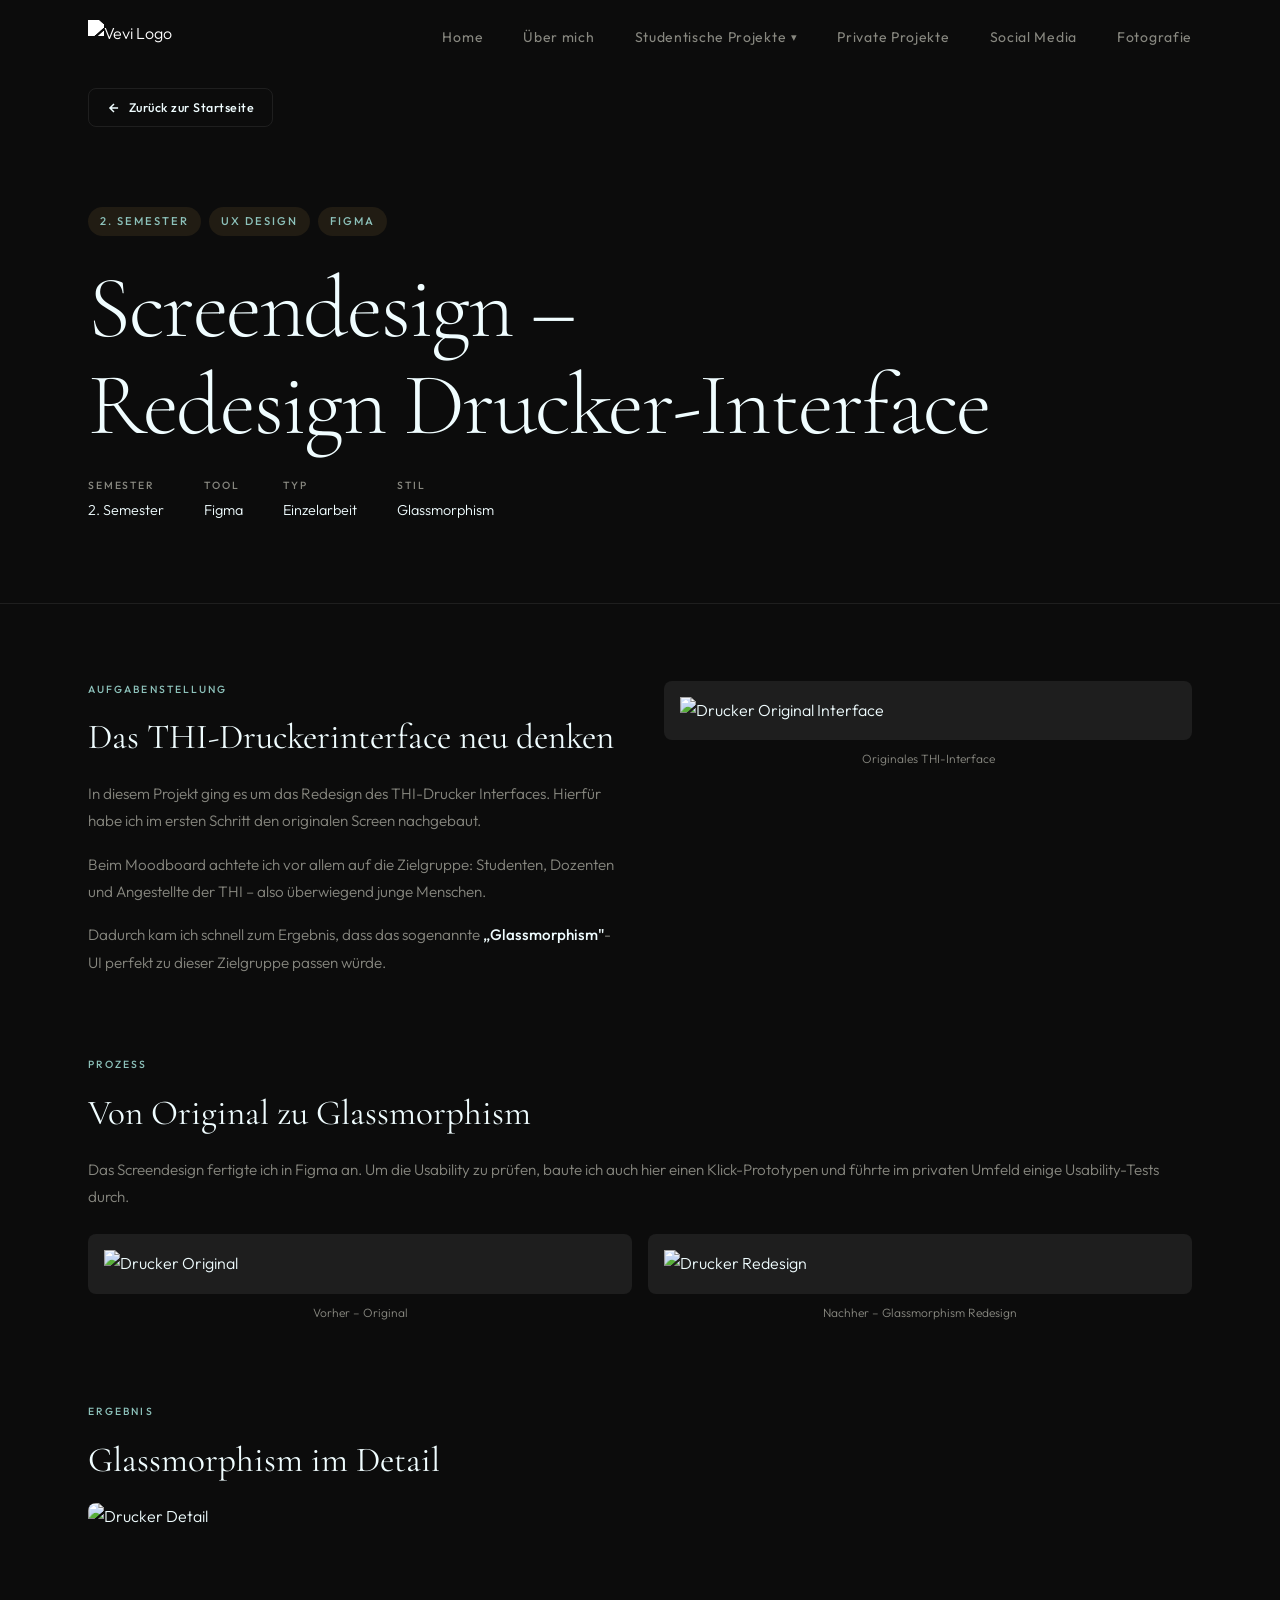
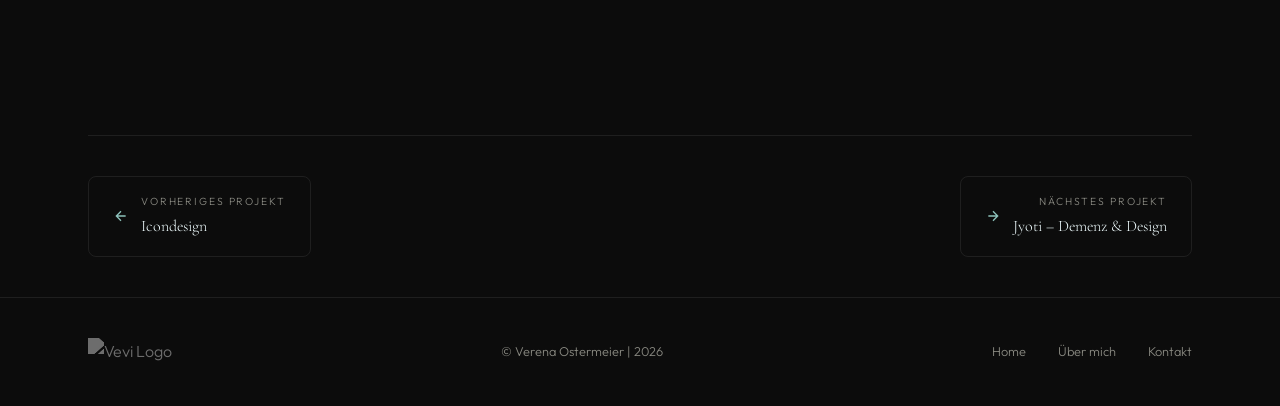
==== commit 3cb0eb42: "claude anpassungen 1. Homescreen: Wenn ich nur auf Studentische Projekte klicke, möchte ich zu dem A" ====
--- a/drucker.html
+++ b/drucker.html
@@ -20,16 +20,17 @@
         <a href="index.html">Home</a>
         <a href="index.html#about-me">Über mich</a>
         <div class="nav__dropdown">
-          <button class="nav__dropdown-toggle">Studentische Projekte <span class="nav__dropdown-arrow">▾</span></button>
+          <a href="index.html#gallery" class="nav__dropdown-toggle">Studentische Projekte <span class="nav__dropdown-arrow">▾</span></a>
           <ul class="nav__dropdown-menu">
+            <li><a href="screendesign.html">Screendesign</a></li>
+            <li><a href="icondesign.html">Icondesign</a></li>
             <li><a href="drucker.html" class="active">Drucker</a></li>
-            <li><a href="icondesign.html">Icondesign</a></li>
-            <li><a href="jyoti.html">Jyoti</a></li>
-            <li><a href="screendesign.html">Screendesign</a></li>
+            <li><a href="jyoti.html">Konzept &amp; Design</a></li>
           </ul>
         </div>
+        <a href="index.html#private-projekte">Private Projekte</a>
+        <a href="index.html#social-media">Social Media</a>
         <a href="index.html#foto">Fotografie</a>
-        <a href="index.html#social-media">Social Media</a>
       </nav>
       <button class="nav__burger" id="burgerBtn" aria-label="Menü öffnen">
         <span></span><span></span><span></span>
@@ -45,14 +46,15 @@
       <div class="mobile-dropdown">
         <button class="mobile-link mobile-dropdown__toggle">Studentische Projekte <span class="mobile-dropdown__arrow">▾</span></button>
         <div class="mobile-dropdown__items" id="mobileSubLinks">
+          <a href="screendesign.html" class="mobile-sublink">Screendesign</a>
+          <a href="icondesign.html" class="mobile-sublink">Icondesign</a>
           <a href="drucker.html" class="mobile-sublink">Drucker</a>
-          <a href="icondesign.html" class="mobile-sublink">Icondesign</a>
-          <a href="jyoti.html" class="mobile-sublink">Jyoti</a>
-          <a href="screendesign.html" class="mobile-sublink">Screendesign</a>
+          <a href="jyoti.html" class="mobile-sublink">Konzept &amp; Design</a>
         </div>
       </div>
+      <a href="index.html#private-projekte" class="mobile-link">Private Projekte</a>
+      <a href="index.html#social-media" class="mobile-link">Social Media</a>
       <a href="index.html#foto" class="mobile-link">Fotografie</a>
-      <a href="index.html#social-media" class="mobile-link">Social Media</a>
     </nav>
   </div>
 
@@ -130,11 +132,11 @@
     <div class="container">
       <nav class="proj-nav" aria-label="Projekt Navigation">
         <div class="proj-nav__inner">
-          <a href="screendesign.html" class="proj-nav__btn proj-nav__btn--prev">
+          <a href="icondesign.html" class="proj-nav__btn proj-nav__btn--prev">
             <svg width="16" height="16" viewBox="0 0 24 24" fill="none" stroke="currentColor" stroke-width="2"><path d="M19 12H5M12 5l-7 7 7 7"/></svg>
             <span class="proj-nav__btn-text">
               <span class="proj-nav__label">Vorheriges Projekt</span>
-              <span class="proj-nav__title">Screendesign – App</span>
+              <span class="proj-nav__title">Icondesign</span>
             </span>
           </a>
           <a href="jyoti.html" class="proj-nav__btn proj-nav__btn--next">
--- a/style.css
+++ b/style.css
@@ -859,6 +859,58 @@
 .foto__item:hover figcaption { opacity: 1; }
 .foto__item.hidden { display: none; }
 
+/* Fotografie sub-sections (Privat / Studentisches Fach) */
+.foto__sub-section { margin-top: 4rem; }
+.foto__sub-title {
+  font-family: var(--ff-display);
+  font-size: clamp(1.4rem, 3vw, 2rem);
+  font-weight: 300;
+  letter-spacing: -0.01em;
+  margin-bottom: 0.5rem;
+  color: var(--text);
+}
+.foto__sub-divider {
+  width: 40px;
+  height: 1px;
+  background: var(--accent);
+  margin-bottom: 2rem;
+}
+
+/* Studentisches Fach blocks (Abgaben, Freies Bildprojekt, Best-of) */
+.foto__studium-block { margin-bottom: 3rem; }
+.foto__studium-label {
+  font-size: 0.65rem;
+  font-weight: 500;
+  letter-spacing: 0.2em;
+  text-transform: uppercase;
+  color: var(--accent);
+  margin-bottom: 1rem;
+}
+
+/* Placeholder cards for upcoming photos */
+.foto__placeholder-grid {
+  display: grid;
+  grid-template-columns: repeat(auto-fill, minmax(280px, 1fr));
+  gap: 1.25rem;
+}
+@media (max-width: 600px) { .foto__placeholder-grid { grid-template-columns: 1fr; } }
+.foto__placeholder {
+  aspect-ratio: 4/3;
+  border-radius: var(--radius-lg);
+  background: var(--bg2);
+  border: 1px dashed var(--border);
+  display: flex;
+  flex-direction: column;
+  align-items: center;
+  justify-content: center;
+  gap: 0.5rem;
+  color: var(--muted);
+  font-size: 0.8rem;
+  letter-spacing: 0.06em;
+  text-transform: uppercase;
+}
+.foto__placeholder svg { opacity: 0.3; }
+
 /* ====================================================
    CONTACT
 ==================================================== */
@@ -956,7 +1008,9 @@
   position: fixed;
   inset: 0;
   z-index: 1000;
-  background: rgba(0,0,0,0.95);
+  background: rgba(0,0,0,0.82);
+  backdrop-filter: blur(18px);
+  -webkit-backdrop-filter: blur(18px);
   display: flex;
   align-items: center;
   justify-content: center;
@@ -976,33 +1030,57 @@
   justify-content: center;
 }
 .lightbox__content img {
-  max-width: 90vw;
-  max-height: 90vh;
+  max-width: 88vw;
+  max-height: 88vh;
   object-fit: contain;
   border-radius: var(--radius);
   transform: scale(0.9);
   transition: transform 0.3s ease;
+  box-shadow: 0 20px 60px rgba(0,0,0,0.6);
 }
 .lightbox.open .lightbox__content img { transform: scale(1); }
 .lightbox__close,
 .lightbox__prev,
 .lightbox__next {
   position: absolute;
-  background: rgba(255,255,255,0.1);
-  border: none;
-  color: white;
+  background: rgba(255,255,255,0.12);
+  border: 1px solid rgba(255,255,255,0.25);
+  color: #fff;
   cursor: pointer;
-  font-size: 1.25rem;
   display: flex; align-items: center; justify-content: center;
-  transition: background var(--transition);
+  transition: background var(--transition), transform var(--transition);
   border-radius: 50%;
 }
 .lightbox__close:hover,
 .lightbox__prev:hover,
-.lightbox__next:hover { background: rgba(255,255,255,0.2); }
-.lightbox__close { top: 1.5rem; right: 1.5rem; width: 44px; height: 44px; }
-.lightbox__prev { left: 1.5rem; top: 50%; transform: translateY(-50%); width: 52px; height: 52px; font-size: 1.75rem; }
-.lightbox__next { right: 1.5rem; top: 50%; transform: translateY(-50%); width: 52px; height: 52px; font-size: 1.75rem; }
+.lightbox__next:hover {
+  background: rgba(255,255,255,0.25);
+  transform: scale(1.1);
+}
+/* Close button — markant oben rechts */
+.lightbox__close {
+  top: 1.25rem; right: 1.25rem;
+  width: 52px; height: 52px;
+  font-size: 1.4rem;
+  font-weight: 300;
+  letter-spacing: 0;
+}
+.lightbox__prev { left: 1.25rem; top: 50%; transform: translateY(-50%); width: 52px; height: 52px; font-size: 1.75rem; }
+.lightbox__next { right: 1.25rem; top: 50%; transform: translateY(-50%); width: 52px; height: 52px; font-size: 1.75rem; }
+.lightbox__prev:hover { transform: translateY(-50%) scale(1.1); }
+.lightbox__next:hover { transform: translateY(-50%) scale(1.1); }
+
+/* Zoom-Cursor für alle klickbaren Content-Bilder */
+.project__img,
+.style-card img,
+.phase-card img,
+.phase-imgs img,
+.foto__item img,
+.storyboard-img,
+.print-img,
+.logo-img,
+.proj-img,
+.proj-style-card img { cursor: zoom-in; }
 
 /* ====================================================
    RESPONSIVE EXTRAS
--- a/project-pages.css
+++ b/project-pages.css
@@ -107,31 +107,37 @@
 }
 @media (max-width: 640px) { .proj-phases { grid-template-columns: 1fr; } }
 
-/* Style cards (same as main) */
+/* Style cards — Phone aspect ratio, kein Cropping */
 .proj-style-grid {
   display: grid;
   grid-template-columns: repeat(2, 1fr);
-  gap: 1rem;
-}
+  gap: 1.25rem;
+}
+@media (max-width: 500px) { .proj-style-grid { grid-template-columns: 1fr 1fr; gap: 0.75rem; } }
 .proj-style-card {
   position: relative;
   border-radius: var(--radius);
   overflow: hidden;
-  background: var(--bg3);
+  background: var(--bg2);
   cursor: zoom-in;
+  aspect-ratio: 9 / 19;         /* Smartphone-Hochformat */
+  display: flex;
+  align-items: center;
+  justify-content: center;
 }
 .proj-style-card img {
-  width: 100%; height: 200px;
-  object-fit: cover;
+  width: 100%;
+  height: 100%;
+  object-fit: contain;          /* Kein Cropping */
+  display: block;
   transition: transform var(--transition);
-  display: block;
-}
-.proj-style-card:hover img { transform: scale(1.05); }
+}
+.proj-style-card:hover img { transform: scale(1.03); }
 .proj-style-card span {
   position: absolute; bottom: 0; left: 0; right: 0;
-  padding: 0.75rem;
-  background: linear-gradient(to top, rgba(0,0,0,0.8), transparent);
-  font-size: 0.75rem;
+  padding: 0.6rem 0.75rem;
+  background: linear-gradient(to top, rgba(0,0,0,0.85), transparent);
+  font-size: 0.72rem;
   letter-spacing: 0.06em;
   text-transform: uppercase;
   color: var(--text);
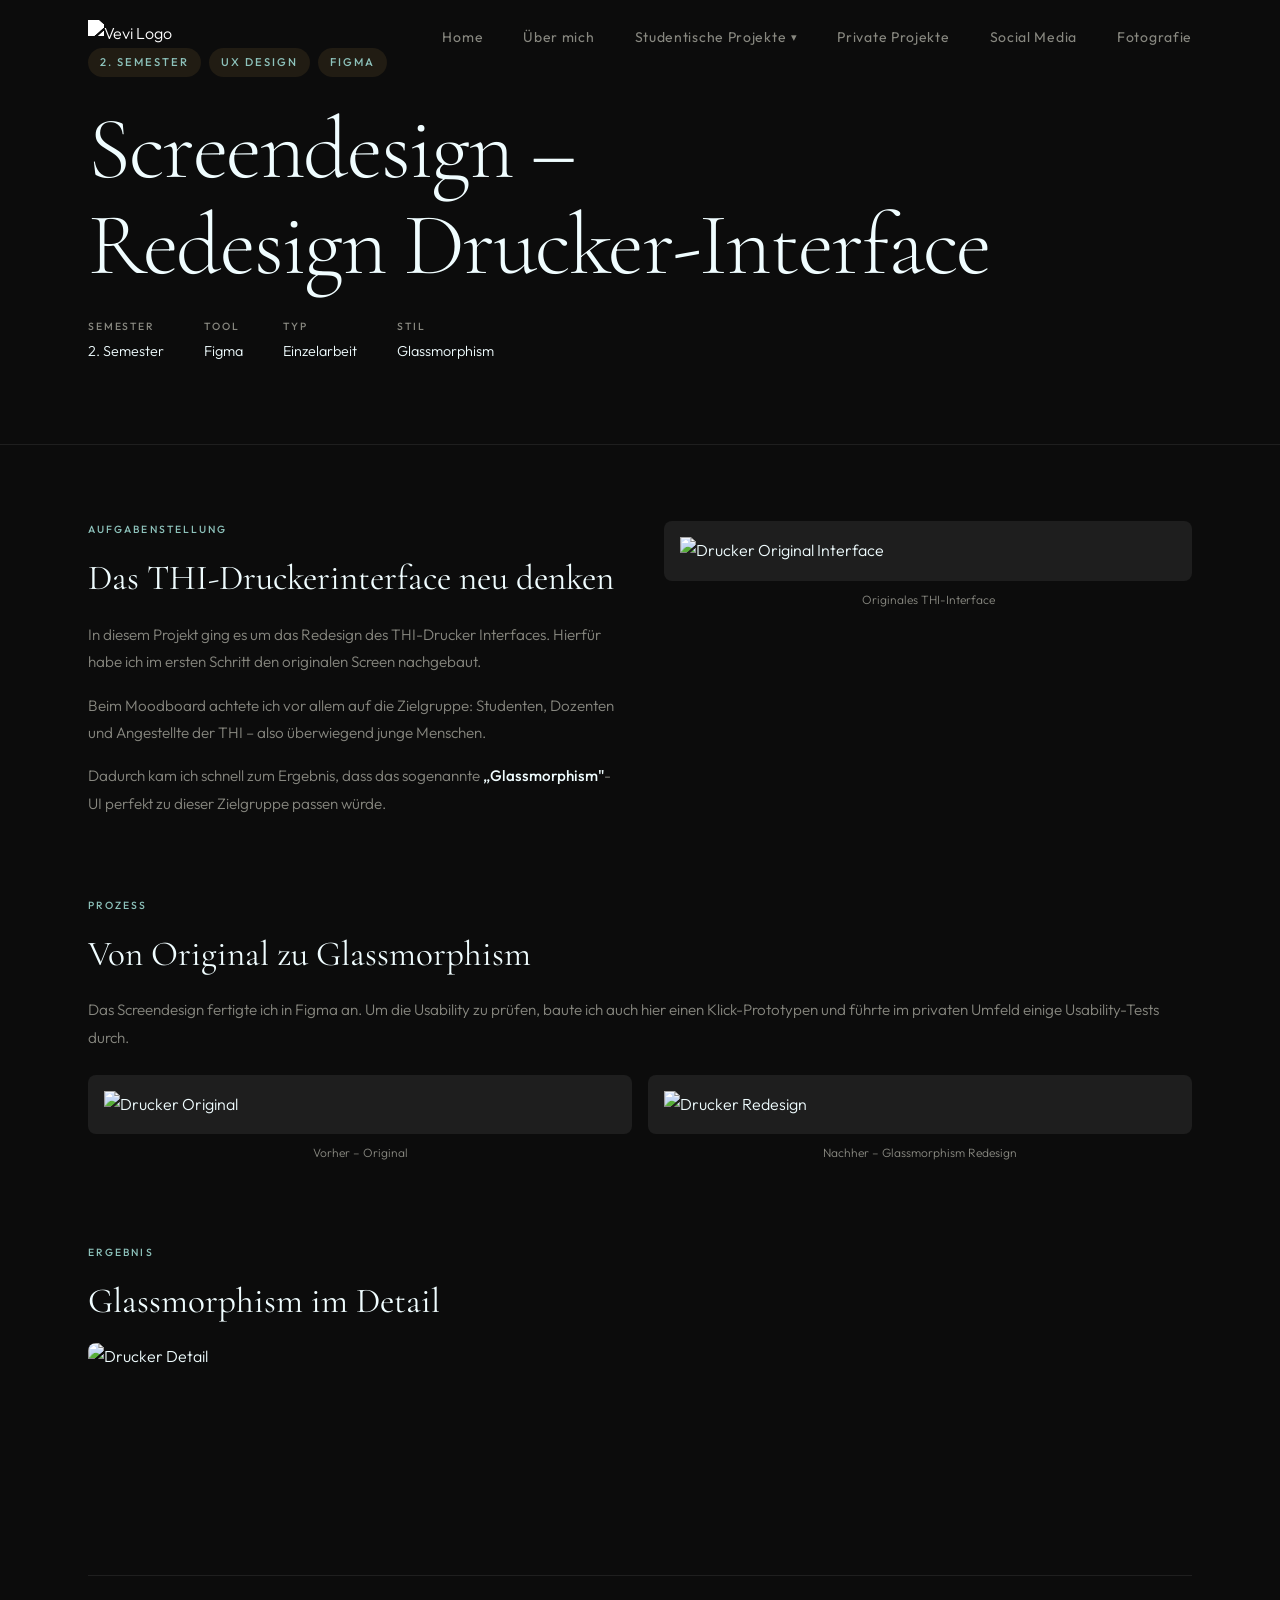
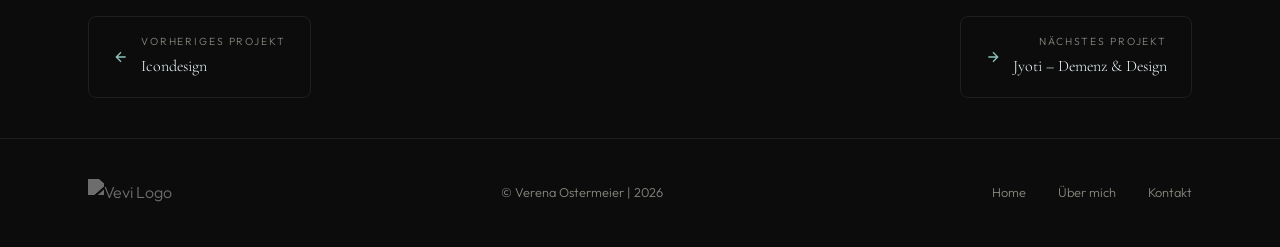
==== commit a88ab5af: "project card update" ====
--- a/drucker.html
+++ b/drucker.html
@@ -60,12 +60,6 @@
 
   <main>
     <div class="container">
-      <div class="proj-topbar">
-        <a href="index.html" class="btn btn--ghost btn--sm">
-          <svg width="14" height="14" viewBox="0 0 24 24" fill="none" stroke="currentColor" stroke-width="2.5"><path d="M19 12H5M12 5l-7 7 7 7"/></svg>
-          Zurück zur Startseite
-        </a>
-      </div>
     </div>
 
     <section class="proj-hero">
--- a/style.css
+++ b/style.css
@@ -876,40 +876,40 @@
   margin-bottom: 2rem;
 }
 
-/* Studentisches Fach blocks (Abgaben, Freies Bildprojekt, Best-of) */
-.foto__studium-block { margin-bottom: 3rem; }
-.foto__studium-label {
-  font-size: 0.65rem;
-  font-weight: 500;
-  letter-spacing: 0.2em;
-  text-transform: uppercase;
-  color: var(--accent);
-  margin-bottom: 1rem;
-}
-
-/* Placeholder cards for upcoming photos */
-.foto__placeholder-grid {
-  display: grid;
-  grid-template-columns: repeat(auto-fill, minmax(280px, 1fr));
-  gap: 1.25rem;
-}
-@media (max-width: 600px) { .foto__placeholder-grid { grid-template-columns: 1fr; } }
-.foto__placeholder {
-  aspect-ratio: 4/3;
-  border-radius: var(--radius-lg);
+/* Beschreibungstext pro Tab */
+.foto__tab-desc {
+  color: var(--muted);
+  font-size: 0.95rem;
+  line-height: 1.8;
+  max-width: 680px;
+  margin-bottom: 1.25rem;
+}
+.foto__tab-desc p { margin-bottom: 0.6rem; }
+.foto__tab-desc:empty { display: none !important; }
+
+/* Placeholder-Items (noch kein Bild vorhanden) */
+.foto__item--placeholder {
   background: var(--bg2);
   border: 1px dashed var(--border);
+  cursor: default;
+}
+.foto__item--placeholder:hover img { transform: none; }
+.foto__placeholder {
+  position: absolute;
+  inset: 0;
   display: flex;
   flex-direction: column;
   align-items: center;
   justify-content: center;
   gap: 0.5rem;
   color: var(--muted);
-  font-size: 0.8rem;
-  letter-spacing: 0.06em;
+  font-size: 0.75rem;
+  letter-spacing: 0.08em;
   text-transform: uppercase;
-}
-.foto__placeholder svg { opacity: 0.3; }
+  text-align: center;
+  padding: 1rem;
+}
+.foto__placeholder svg { opacity: 0.25; margin-bottom: 0.25rem; }
 
 /* ====================================================
    CONTACT
@@ -1091,3 +1091,186 @@
   .footer__inner { flex-direction: column; text-align: center; }
   .footer__links { justify-content: center; }
 }
+
+/* ====================================================
+   PROJECT OVERLAY
+==================================================== */
+.proj-overlay__backdrop {
+  position: fixed;
+  inset: 0;
+  background: rgba(0,0,0,0.6);
+  backdrop-filter: blur(4px);
+  z-index: 800;
+  opacity: 0;
+  pointer-events: none;
+  transition: opacity 0.4s ease;
+}
+.proj-overlay__backdrop.is-visible {
+  opacity: 1;
+  pointer-events: auto;
+}
+
+.proj-overlay {
+  position: fixed;
+  inset: 0;
+  z-index: 900;
+  background: var(--bg);
+  display: flex;
+  flex-direction: column;
+  transform: translateY(100%);
+  transition: transform 0.55s cubic-bezier(0.22, 1, 0.36, 1);
+  will-change: transform;
+}
+.proj-overlay.is-open {
+  transform: translateY(0);
+}
+
+.proj-overlay__bar {
+  display: flex;
+  align-items: center;
+  gap: 1.5rem;
+  padding: 1rem 2rem;
+  border-bottom: 1px solid var(--border);
+  flex-shrink: 0;
+  background: var(--bg);
+  position: sticky;
+  top: 0;
+  z-index: 10;
+}
+
+.proj-overlay__close {
+  display: flex;
+  align-items: center;
+  gap: 0.5rem;
+  background: none;
+  border: 1px solid var(--border);
+  color: var(--text);
+  font-family: var(--ff-body);
+  font-size: 0.8rem;
+  letter-spacing: 0.1em;
+  text-transform: uppercase;
+  padding: 0.45rem 1rem;
+  border-radius: var(--radius);
+  cursor: pointer;
+  transition: border-color var(--transition), color var(--transition);
+}
+.proj-overlay__close:hover {
+  border-color: var(--accent);
+  color: var(--accent);
+}
+
+.proj-overlay__title {
+  font-family: var(--ff-display);
+  font-size: 1rem;
+  font-weight: 400;
+  color: var(--muted);
+  letter-spacing: 0.04em;
+}
+
+.proj-overlay__body {
+  flex: 1;
+  overflow-y: auto;
+  overscroll-behavior: contain;
+}
+
+/* Loader dots */
+.proj-overlay__loader {
+  display: flex;
+  align-items: center;
+  justify-content: center;
+  gap: 0.5rem;
+  padding: 6rem 0;
+}
+.proj-overlay__loader span {
+  width: 8px; height: 8px;
+  border-radius: 50%;
+  background: var(--accent);
+  animation: loaderPulse 1.2s ease-in-out infinite;
+}
+.proj-overlay__loader span:nth-child(2) { animation-delay: 0.2s; }
+.proj-overlay__loader span:nth-child(3) { animation-delay: 0.4s; }
+@keyframes loaderPulse {
+  0%, 80%, 100% { transform: scale(0.6); opacity: 0.3; }
+  40%            { transform: scale(1);   opacity: 1; }
+}
+
+/* ====================================================
+   PROJEKT-GRID (Hauptseite – Karten)
+==================================================== */
+.proj-grid {
+  display: grid;
+  grid-template-columns: repeat(2, 1fr);
+  gap: 2px;
+  margin-top: 3rem;
+}
+.proj-grid--single {
+  grid-template-columns: 1fr;
+  max-width: 600px;
+}
+
+.proj-card {
+  display: block;
+  position: relative;
+  overflow: hidden;
+  background: var(--bg2);
+  text-decoration: none;
+  cursor: pointer;
+}
+
+/* clickable cards get pointer, non-clickable don't need it */
+a.proj-card { cursor: pointer; }
+
+.proj-card__img-wrap {
+  position: relative;
+  width: 100%;
+  aspect-ratio: 4 / 3;
+  overflow: hidden;
+  background: var(--bg3);
+}
+.proj-card__img-wrap img {
+  width: 100%;
+  height: 100%;
+  object-fit: cover;
+  transition: transform 0.6s cubic-bezier(0.25, 0.46, 0.45, 0.94);
+}
+a.proj-card:hover .proj-card__img-wrap img {
+  transform: scale(1.04);
+}
+
+/* subtle overlay on hover */
+.proj-card__img-wrap::after {
+  content: '';
+  position: absolute;
+  inset: 0;
+  background: rgba(0,0,0,0);
+  transition: background 0.4s ease;
+}
+a.proj-card:hover .proj-card__img-wrap::after {
+  background: rgba(0,0,0,0.15);
+}
+
+.proj-card__info {
+  padding: 1.25rem 1.5rem 1.5rem;
+  border-top: 1px solid var(--border);
+}
+.proj-card__tag {
+  display: block;
+  font-size: 0.7rem;
+  font-weight: 500;
+  letter-spacing: 0.15em;
+  text-transform: uppercase;
+  color: var(--accent);
+  margin-bottom: 0.4rem;
+}
+.proj-card__name {
+  font-family: var(--ff-display);
+  font-size: clamp(1.1rem, 2vw, 1.5rem);
+  font-weight: 400;
+  color: var(--text);
+  line-height: 1.2;
+}
+
+@media (max-width: 640px) {
+  .proj-grid { grid-template-columns: 1fr; }
+  .proj-grid--single { max-width: 100%; }
+}
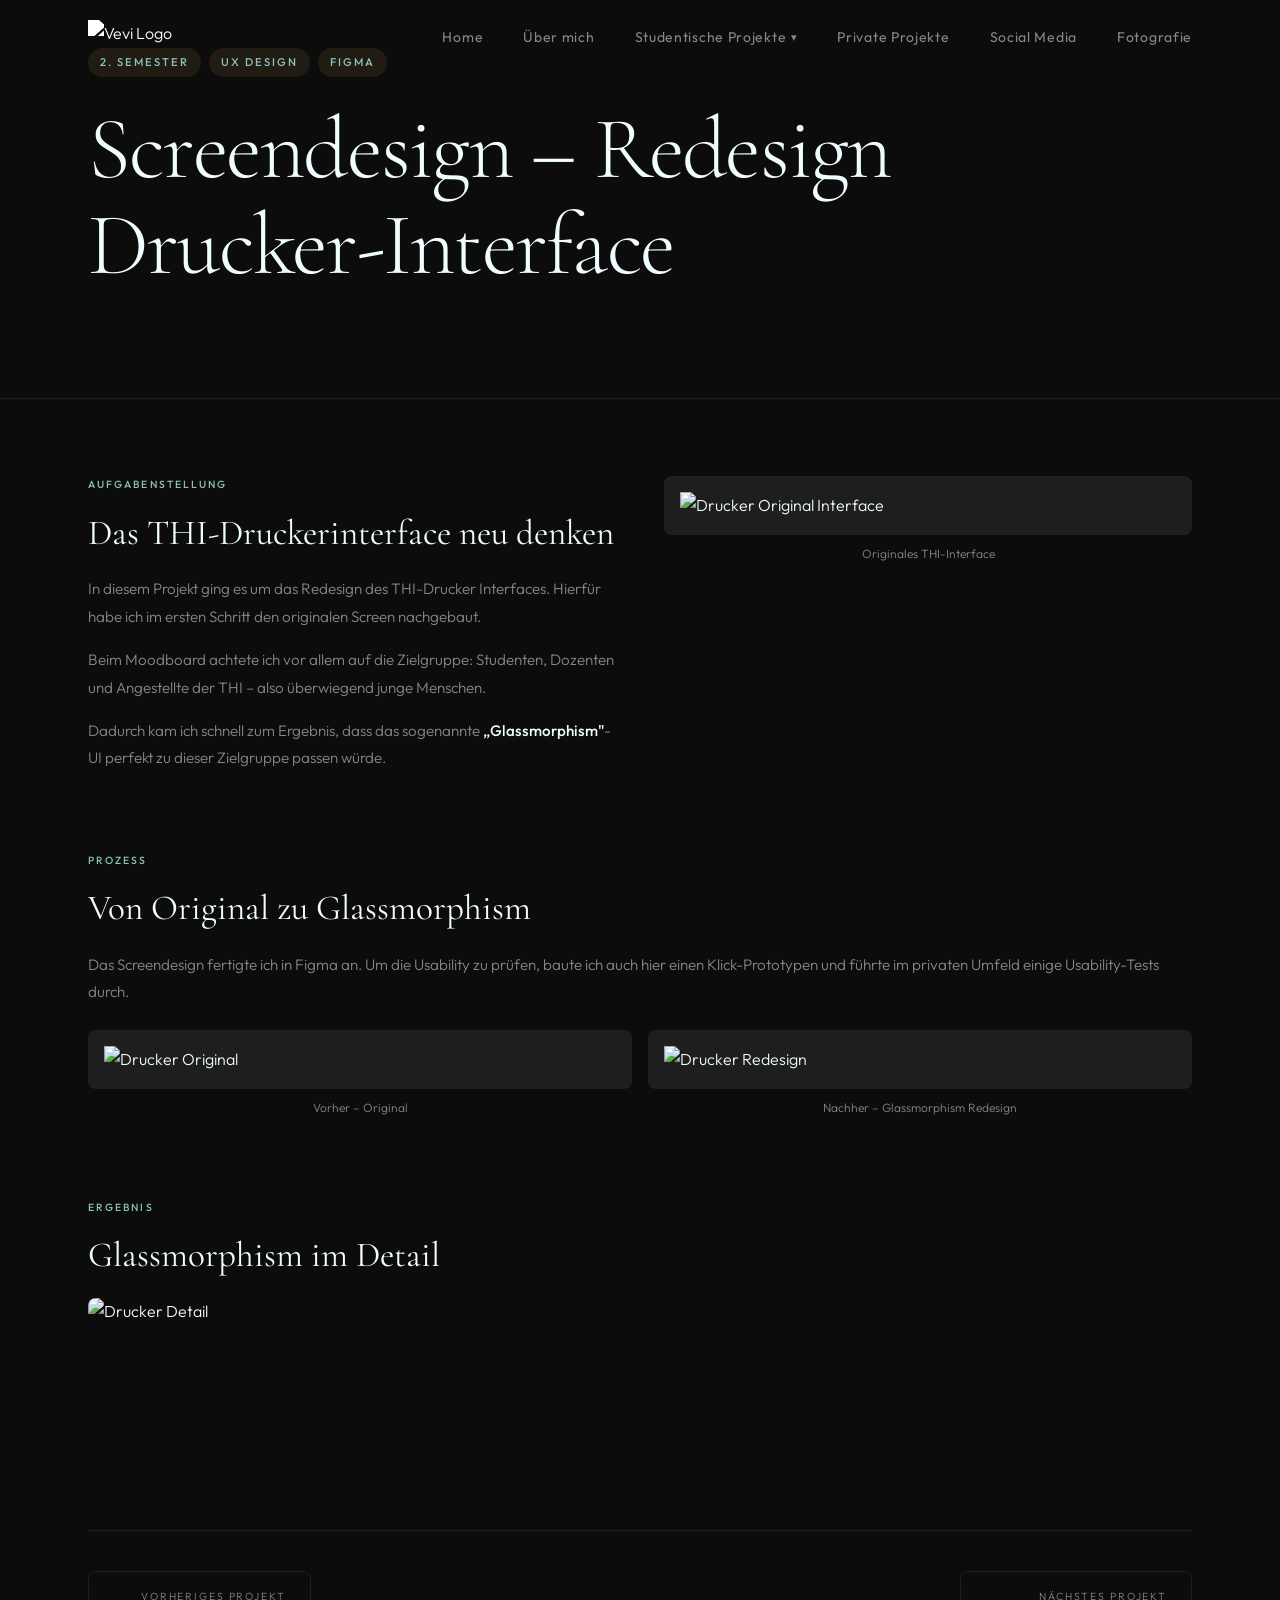
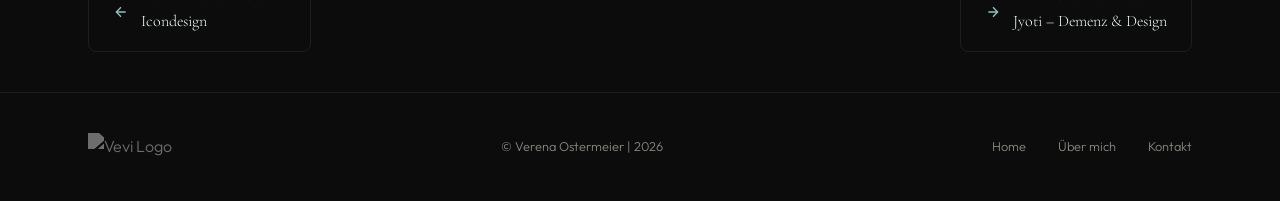
==== commit 35059c78: "update chips" ====
--- a/drucker.html
+++ b/drucker.html
@@ -69,13 +69,7 @@
           <span class="project__tag">UX Design</span>
           <span class="project__tag">Figma</span>
         </div>
-        <h1 class="proj-hero__title reveal-up">Screendesign –<br />Redesign Drucker-Interface</h1>
-        <div class="proj-hero__meta reveal-up delay-1">
-          <div class="proj-meta-item"><span class="proj-meta-label">Semester</span><span class="proj-meta-value">2. Semester</span></div>
-          <div class="proj-meta-item"><span class="proj-meta-label">Tool</span><span class="proj-meta-value">Figma</span></div>
-          <div class="proj-meta-item"><span class="proj-meta-label">Typ</span><span class="proj-meta-value">Einzelarbeit</span></div>
-          <div class="proj-meta-item"><span class="proj-meta-label">Stil</span><span class="proj-meta-value">Glassmorphism</span></div>
-        </div>
+        <h1 class="proj-hero__title reveal-up">Screendesign – Redesign Drucker-Interface</h1>
       </div>
     </section>
 
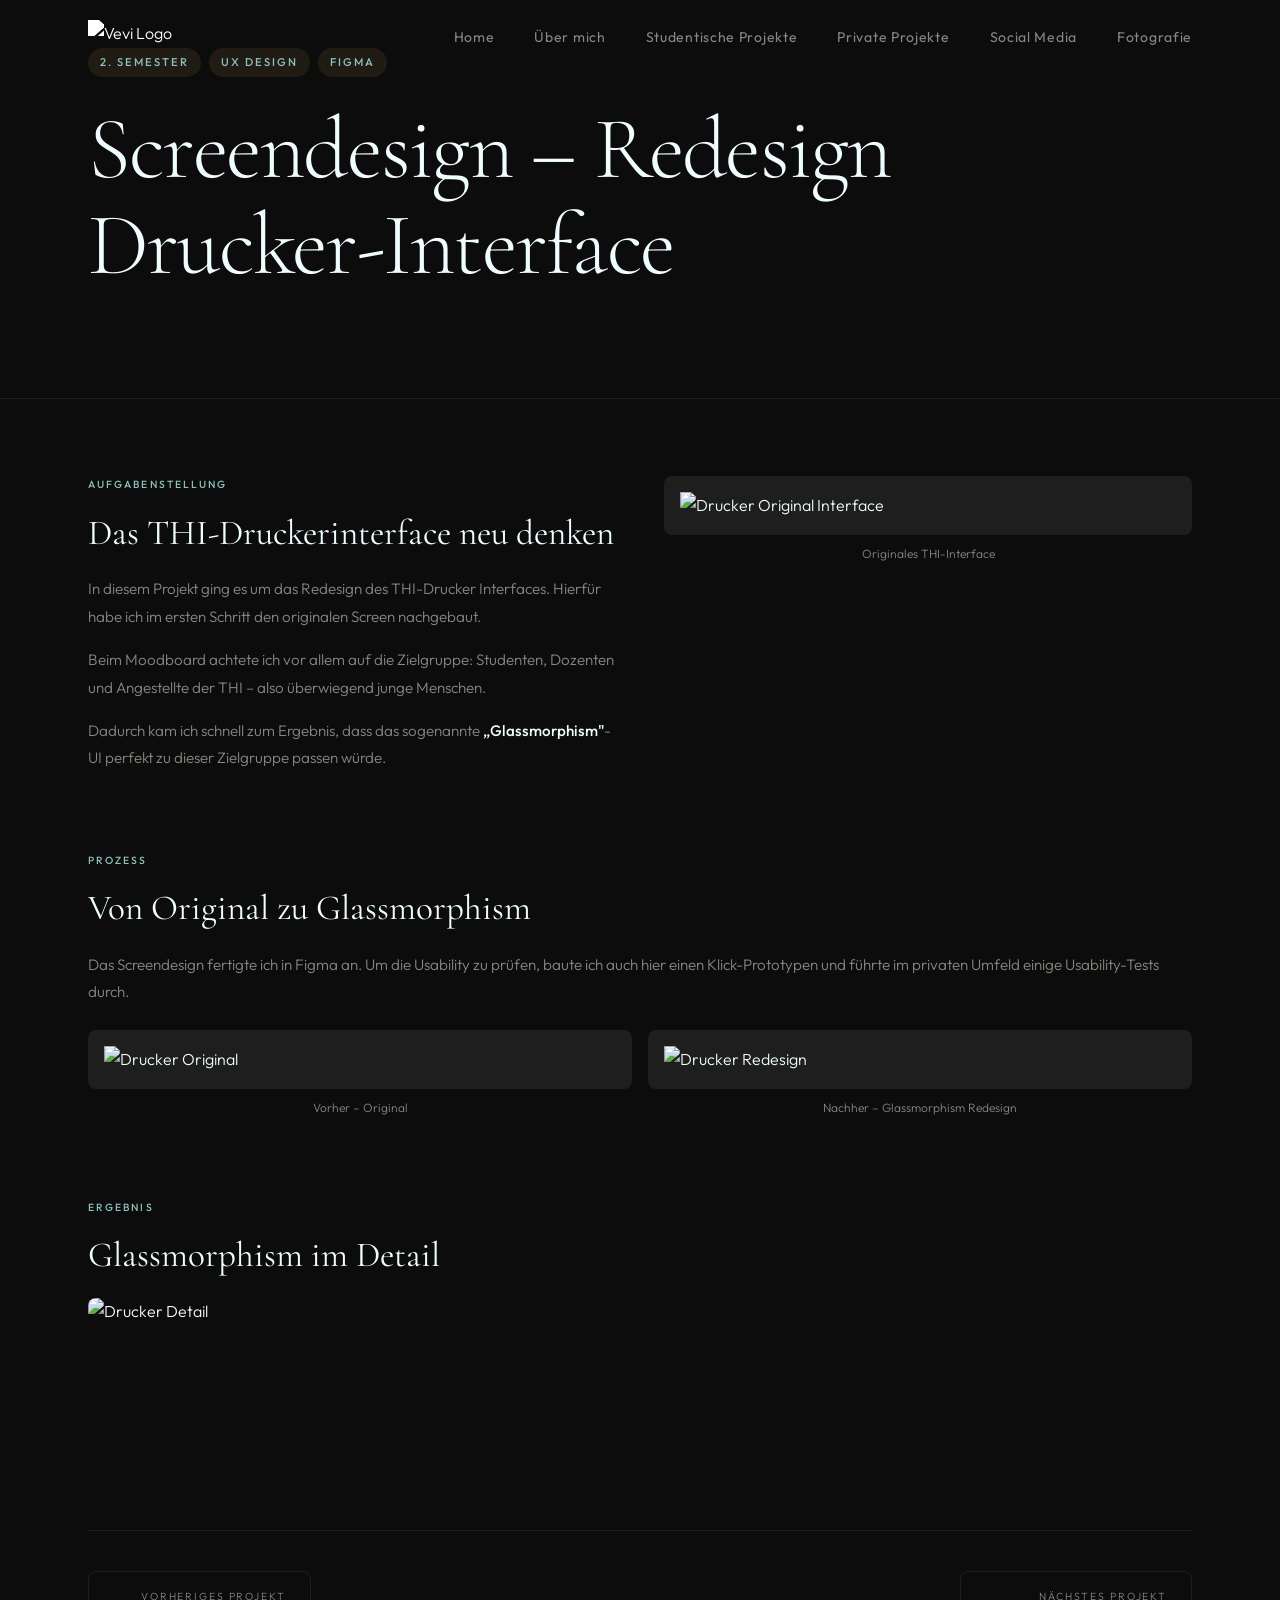
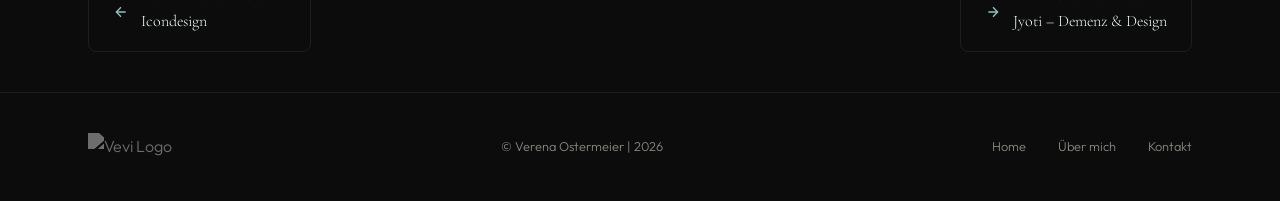
==== commit 0976bc82: "update" ====
--- a/drucker.html
+++ b/drucker.html
@@ -19,15 +19,7 @@
       <nav class="nav__links" id="navLinks">
         <a href="index.html">Home</a>
         <a href="index.html#about-me">Über mich</a>
-        <div class="nav__dropdown">
-          <a href="index.html#gallery" class="nav__dropdown-toggle">Studentische Projekte <span class="nav__dropdown-arrow">▾</span></a>
-          <ul class="nav__dropdown-menu">
-            <li><a href="screendesign.html">Screendesign</a></li>
-            <li><a href="icondesign.html">Icondesign</a></li>
-            <li><a href="drucker.html" class="active">Drucker</a></li>
-            <li><a href="jyoti.html">Konzept &amp; Design</a></li>
-          </ul>
-        </div>
+        <a href="index.html#gallery">Studentische Projekte</a>
         <a href="index.html#private-projekte">Private Projekte</a>
         <a href="index.html#social-media">Social Media</a>
         <a href="index.html#foto">Fotografie</a>
@@ -43,15 +35,7 @@
     <nav class="mobile-menu__links">
       <a href="index.html" class="mobile-link">Home</a>
       <a href="index.html#about-me" class="mobile-link">Über mich</a>
-      <div class="mobile-dropdown">
-        <button class="mobile-link mobile-dropdown__toggle">Studentische Projekte <span class="mobile-dropdown__arrow">▾</span></button>
-        <div class="mobile-dropdown__items" id="mobileSubLinks">
-          <a href="screendesign.html" class="mobile-sublink">Screendesign</a>
-          <a href="icondesign.html" class="mobile-sublink">Icondesign</a>
-          <a href="drucker.html" class="mobile-sublink">Drucker</a>
-          <a href="jyoti.html" class="mobile-sublink">Konzept &amp; Design</a>
-        </div>
-      </div>
+      <a href="index.html#gallery" class="mobile-link">Studentische Projekte</a>
       <a href="index.html#private-projekte" class="mobile-link">Private Projekte</a>
       <a href="index.html#social-media" class="mobile-link">Social Media</a>
       <a href="index.html#foto" class="mobile-link">Fotografie</a>
@@ -163,3 +147,4 @@
   <script src="script.js"></script>
 </body>
 </html>
+                                                                                                                                                                                                                                                                                                                                                                                                                                                                                                                                                                                                                                          
--- a/style.css
+++ b/style.css
@@ -700,11 +700,11 @@
   font-weight: 400;
   margin-bottom: 1rem;
 }
-.phase-imgs { display: grid; grid-template-columns: 1fr 1fr; gap: 0.5rem; margin-bottom: 0.75rem; }
+.phase-imgs { display: grid; grid-template-columns: 1fr 1fr; gap: 0.75rem; margin-bottom: 0.75rem; }
 .phase-card img {
   width: 100%; border-radius: 6px;
-  object-fit: cover;
-  max-height: 130px;
+  object-fit: contain;
+  background: var(--bg2);
   cursor: zoom-in;
   transition: transform var(--transition);
 }
@@ -1225,12 +1225,15 @@
   width: 100%;
   aspect-ratio: 4 / 3;
   overflow: hidden;
-  background: var(--bg3);
+  background: var(--bg2);
+  display: flex;
+  align-items: center;
+  justify-content: center;
 }
 .proj-card__img-wrap img {
   width: 100%;
   height: 100%;
-  object-fit: cover;
+  object-fit: contain;
   transition: transform 0.6s cubic-bezier(0.25, 0.46, 0.45, 0.94);
 }
 a.proj-card:hover .proj-card__img-wrap img {
--- a/project-pages.css
+++ b/project-pages.css
@@ -103,24 +103,24 @@
 .proj-phases {
   display: grid;
   grid-template-columns: repeat(2, 1fr);
-  gap: 1.5rem;
+  gap: 2.5rem;
 }
 @media (max-width: 640px) { .proj-phases { grid-template-columns: 1fr; } }
 
 /* Style cards — Phone aspect ratio, kein Cropping */
 .proj-style-grid {
   display: grid;
-  grid-template-columns: repeat(2, 1fr);
-  gap: 1.25rem;
-}
-@media (max-width: 500px) { .proj-style-grid { grid-template-columns: 1fr 1fr; gap: 0.75rem; } }
+  grid-template-columns: repeat(4, 1fr);
+  gap: 1rem;
+}
+@media (max-width: 700px) { .proj-style-grid { grid-template-columns: repeat(2, 1fr); gap: 0.75rem; } }
 .proj-style-card {
   position: relative;
   border-radius: var(--radius);
   overflow: hidden;
   background: var(--bg2);
   cursor: zoom-in;
-  aspect-ratio: 9 / 19;         /* Smartphone-Hochformat */
+  aspect-ratio: 9 / 19;
   display: flex;
   align-items: center;
   justify-content: center;
@@ -128,16 +128,16 @@
 .proj-style-card img {
   width: 100%;
   height: 100%;
-  object-fit: contain;          /* Kein Cropping */
+  object-fit: contain;
   display: block;
   transition: transform var(--transition);
 }
 .proj-style-card:hover img { transform: scale(1.03); }
 .proj-style-card span {
   position: absolute; bottom: 0; left: 0; right: 0;
-  padding: 0.6rem 0.75rem;
+  padding: 0.5rem 0.6rem;
   background: linear-gradient(to top, rgba(0,0,0,0.85), transparent);
-  font-size: 0.72rem;
+  font-size: 0.68rem;
   letter-spacing: 0.06em;
   text-transform: uppercase;
   color: var(--text);
